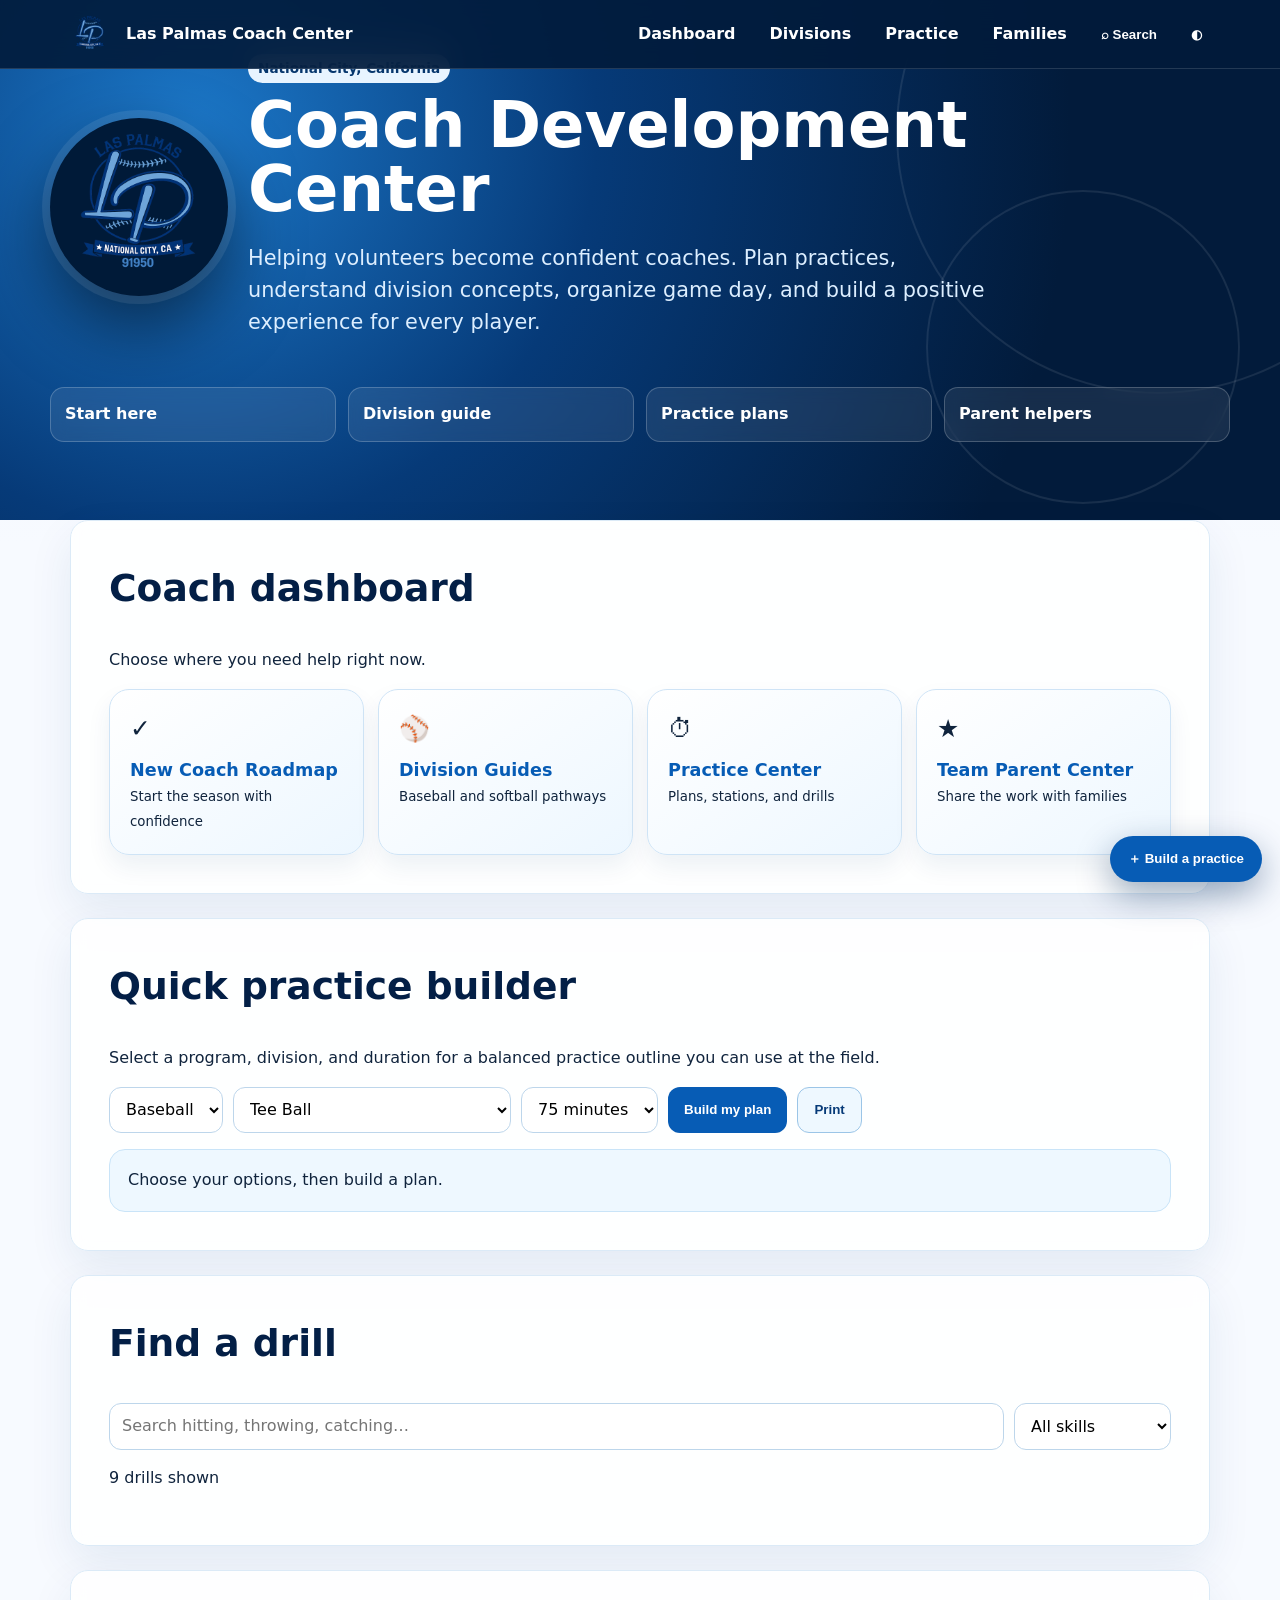
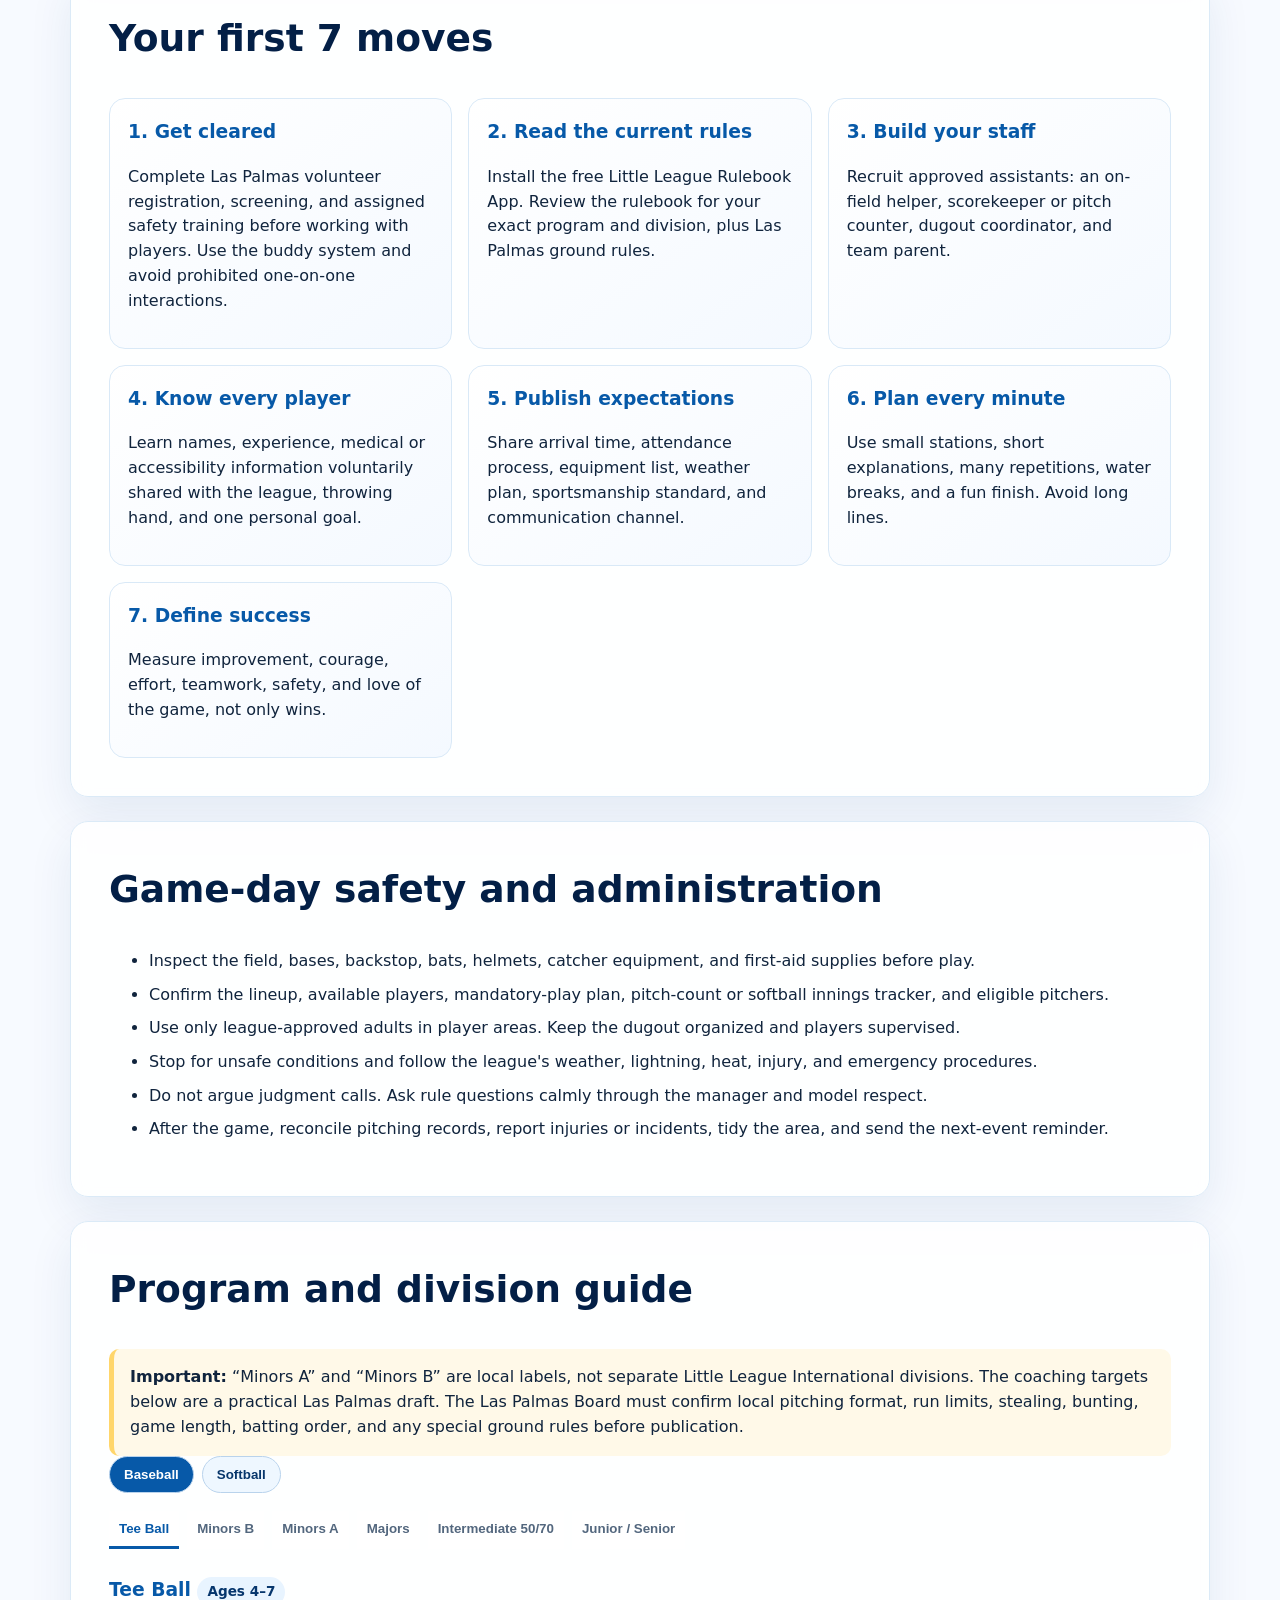
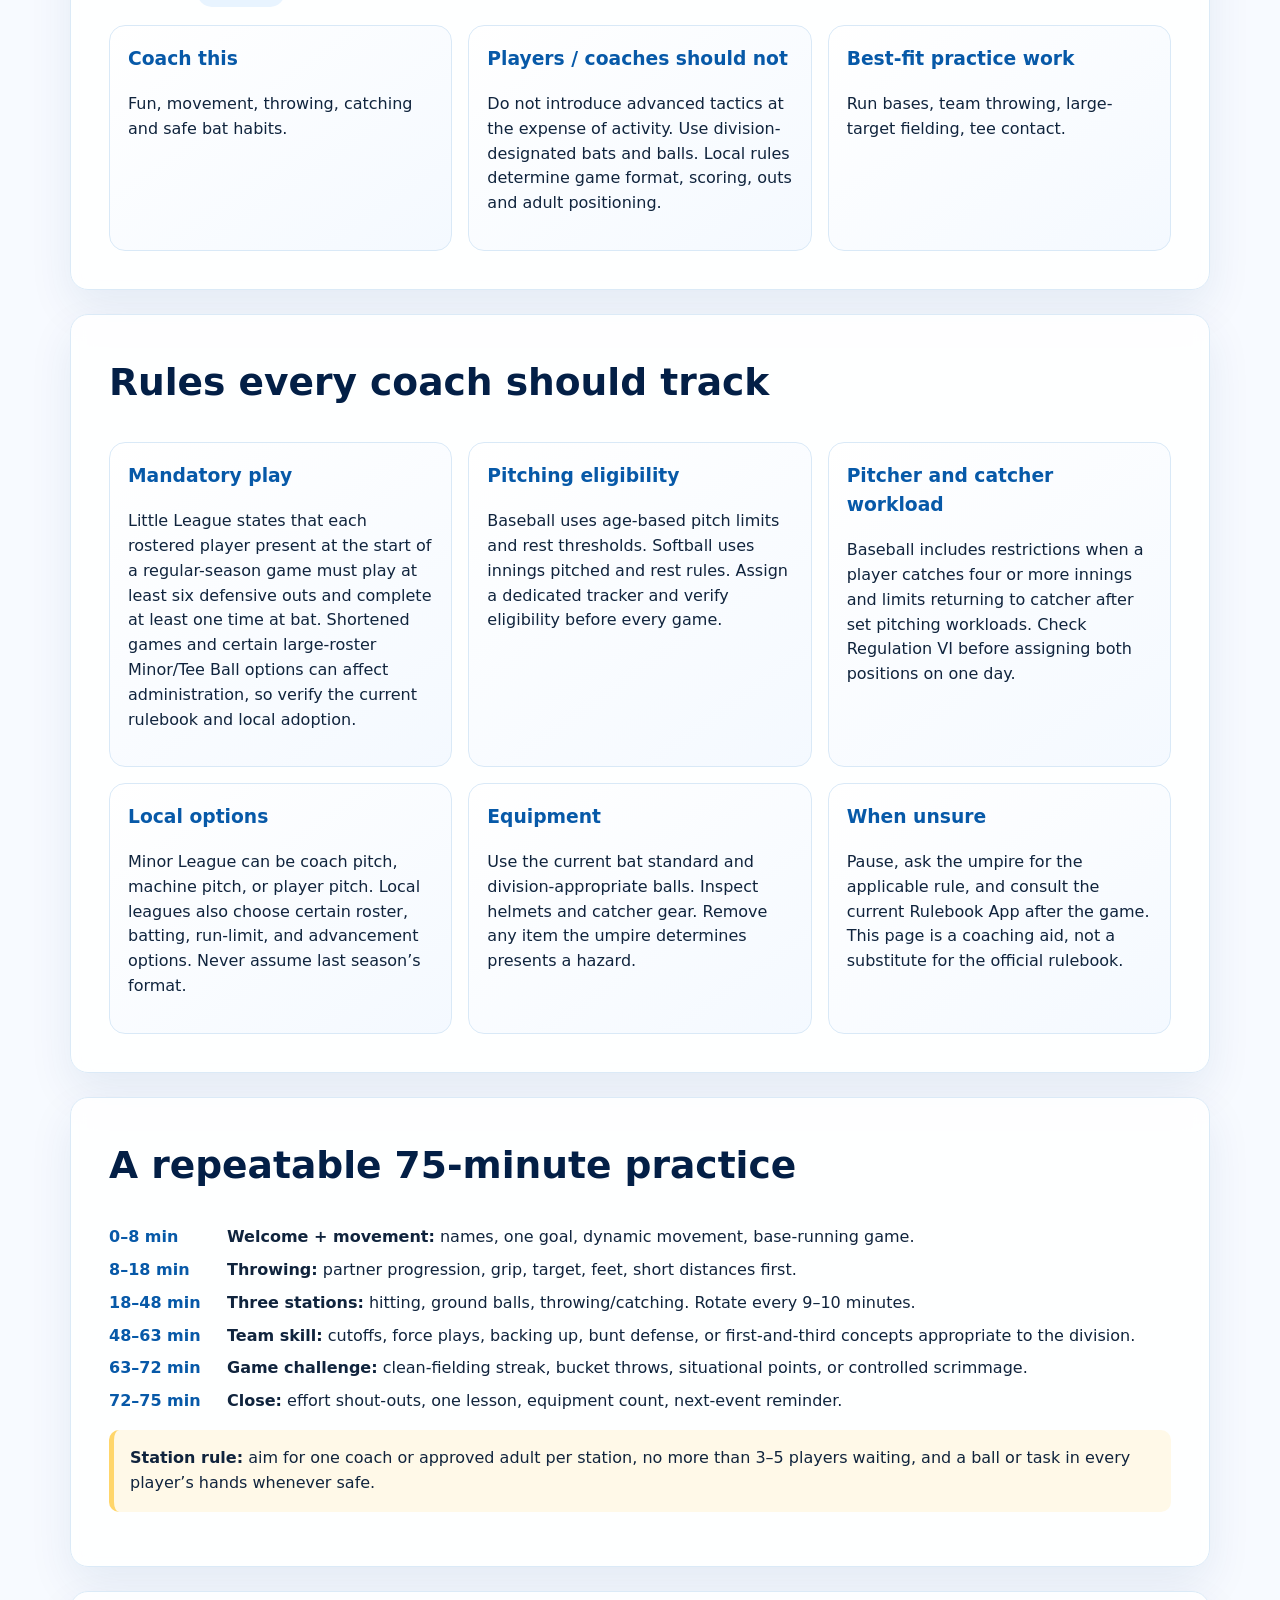
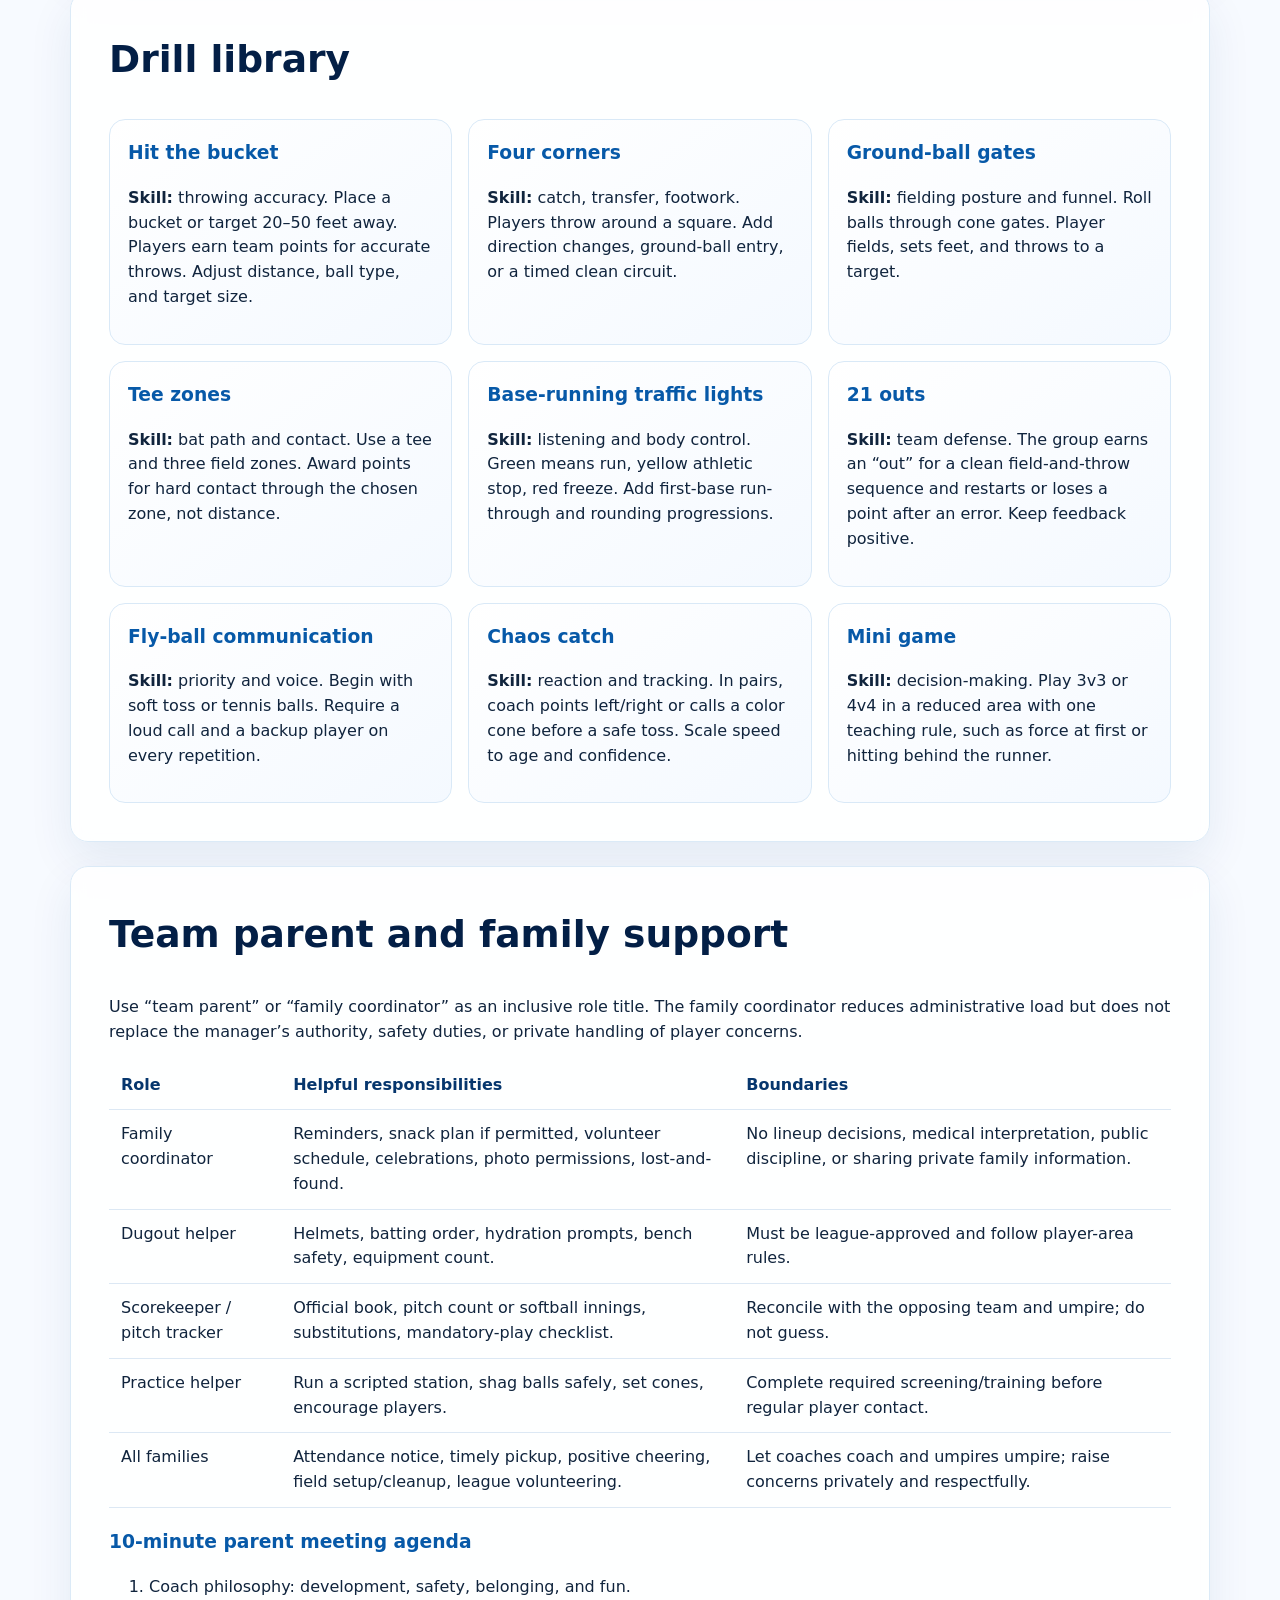
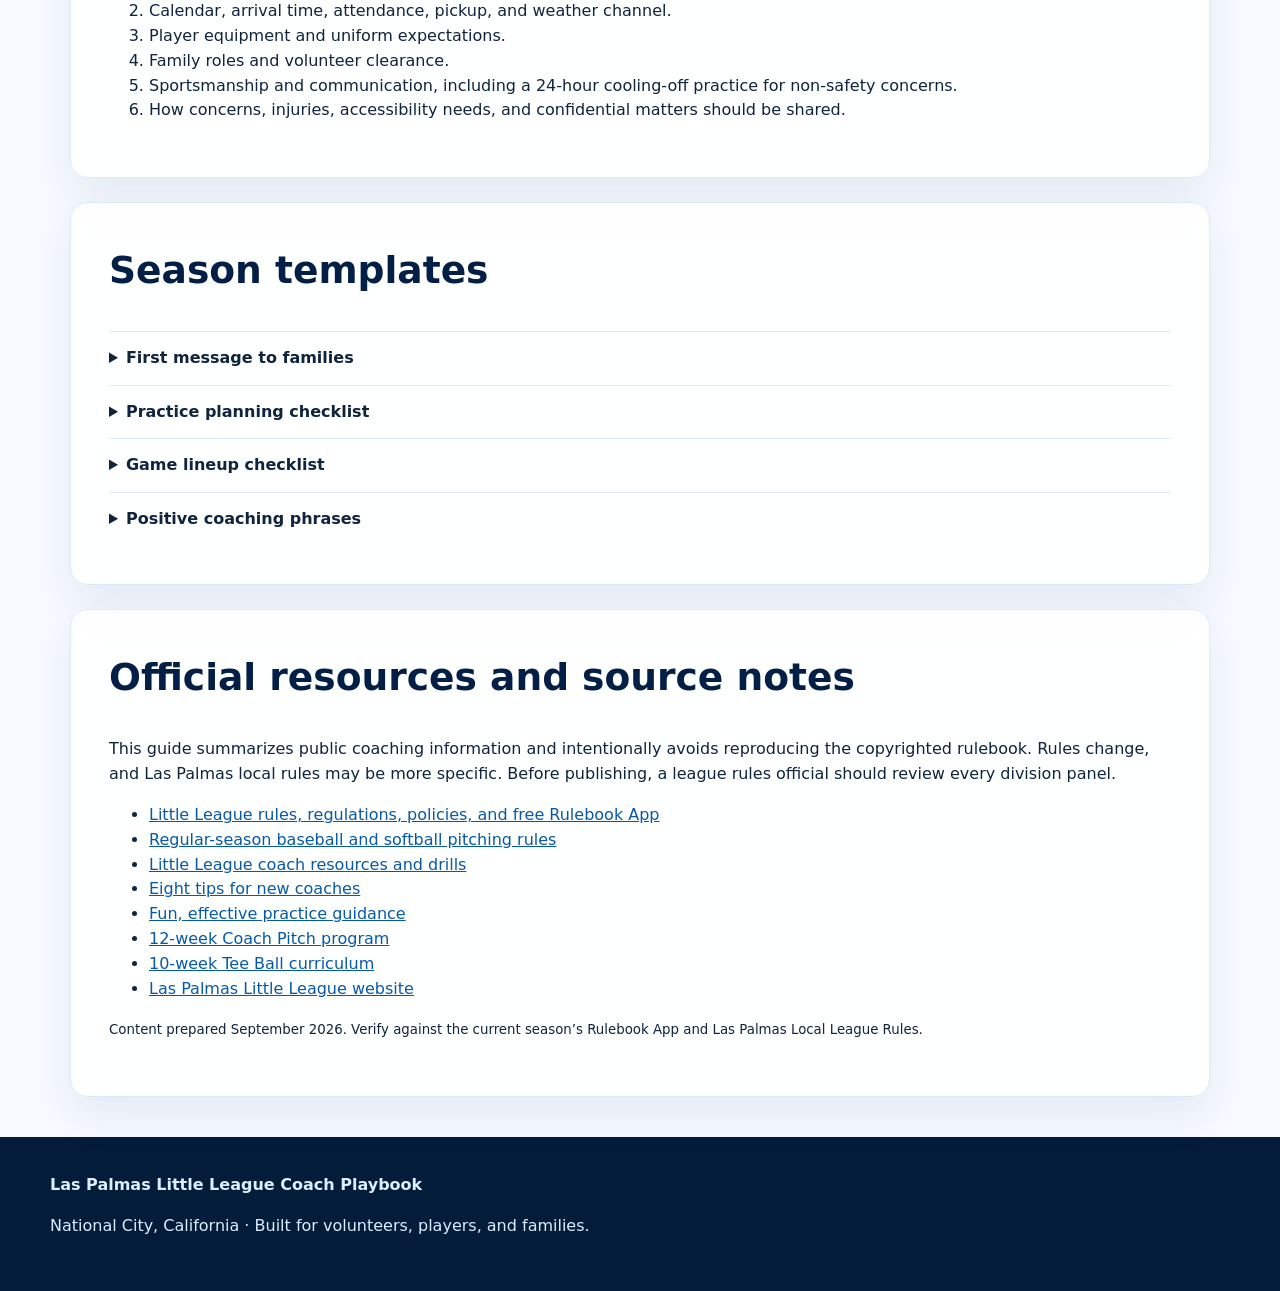
==== index.html @ f933a058 "Add files via upload" ====
<!doctype html>
<html lang="en"><head><meta charset="utf-8"><meta name="viewport" content="width=device-width,initial-scale=1">
<title>Las Palmas Coach Development Center</title>
<style>
:root{--navy:#032f69;--blue:#0759a8;--sky:#8bc6ff;--ice:#eef7ff;--gold:#ffd36a;--ink:#10243d;--muted:#53677e;--white:#fff;--radius:18px;--shadow:0 10px 30px #001d3d20}*{box-sizing:border-box}html{scroll-behavior:smooth}body{margin:0;font:16px/1.55 system-ui,-apple-system,Segoe UI,Roboto,sans-serif;color:var(--ink);background:#f5f9fd}a{color:#0759a8}.hero{background:radial-gradient(circle at 18% 15%,#2676c3 0,#06366d 38%,#021c3a 100%);color:white;padding:24px 20px 48px}.wrap{max-width:1180px;margin:auto}.brand{display:flex;gap:20px;align-items:center}.brand img{width:128px;height:128px;object-fit:contain;border-radius:22px;box-shadow:0 10px 30px #0008}h1{font-size:clamp(2rem,5vw,4.6rem);line-height:1;margin:.15em 0}.lede{max-width:800px;font-size:1.1rem;color:#dceeff}.quick{display:grid;grid-template-columns:repeat(4,1fr);gap:12px;margin-top:28px}.quick a{background:#ffffff15;border:1px solid #ffffff35;color:white;text-decoration:none;padding:14px;border-radius:14px;font-weight:700}main{margin-top:-24px}section,.panel{background:white;border-radius:var(--radius);box-shadow:var(--shadow);padding:clamp(20px,4vw,38px);margin:0 20px 24px}h2{font-size:clamp(1.55rem,3vw,2.35rem);margin-top:0;color:var(--navy)}h3{color:var(--blue)}.notice{border-left:5px solid var(--gold);background:#fff9e8;padding:16px;border-radius:10px}.grid{display:grid;grid-template-columns:repeat(3,1fr);gap:16px}.card{border:1px solid #dce8f4;border-radius:16px;padding:18px;background:#fbfdff}.card h3{margin-top:0}.check li{margin:.55rem 0}.tabs{display:flex;flex-wrap:wrap;gap:8px;margin-bottom:18px}button.tab{border:1px solid #b9d3ec;background:#eef7ff;color:#07366b;padding:10px 14px;border-radius:999px;font-weight:800;cursor:pointer}button.tab[aria-selected=true]{background:#0759a8;color:white}.tabpane[hidden]{display:none}.divisionbar{display:flex;gap:8px;overflow:auto;padding-bottom:8px}.divisionbar button{white-space:nowrap;border:0;border-bottom:3px solid transparent;background:white;padding:10px;font-weight:700;color:#53677e}.divisionbar button.active{border-color:#0759a8;color:#0759a8}.pill{display:inline-block;background:#e8f4ff;color:#06366d;border-radius:999px;padding:4px 10px;font-size:.85rem;font-weight:800}table{width:100%;border-collapse:collapse}th,td{text-align:left;padding:12px;border-bottom:1px solid #dce8f4;vertical-align:top}th{color:#06366d}.practice{display:grid;grid-template-columns:110px 1fr;gap:8px}.time{font-weight:900;color:#0759a8}details{border-top:1px solid #dce8f4;padding:14px 0}summary{font-weight:800;cursor:pointer}footer{background:#021c3a;color:#dceeff;padding:36px 20px;margin-top:40px}footer a{color:#9fd1ff}@media(max-width:850px){.grid,.quick{grid-template-columns:1fr 1fr}}@media(max-width:560px){.brand{align-items:flex-start}.brand img{width:86px;height:86px}.quick,.grid{grid-template-columns:1fr}section,.panel{margin-left:12px;margin-right:12px;padding:20px}.practice{grid-template-columns:76px 1fr}table{font-size:.92rem}th,td{padding:9px}}
@media print{.hero{background:white;color:#10243d;padding:10px}.hero .lede{color:#53677e}.quick,.tabs,.divisionbar{display:none}section,.panel{box-shadow:none;margin:0 0 14px;break-inside:avoid}.tabpane[hidden]{display:block}}
</style><style>
:root{--navy:#031f46;--royal:#075cb5;--cyan:#51b8ff;--gold:#ffd66b;--surface:#f4f8fc;--card:#fff;--text:#10243d;--sub:#566b82}
body{background:linear-gradient(180deg,#eaf5ff 0,#f7faff 34rem);color:var(--text)}
.hero{min-height:520px;display:flex;align-items:center;position:relative;overflow:hidden;background:radial-gradient(circle at 15% 25%,#1c78c9 0,#063a78 35%,#021b3b 76%)}
.hero:before,.hero:after{content:"";position:absolute;border:2px solid #ffffff16;border-radius:50%;width:520px;height:520px;right:-140px;top:-130px}.hero:after{width:310px;height:310px;right:40px;top:190px}
.hero .wrap{position:relative;z-index:2}.brand img{width:178px;height:178px;border-radius:50%;background:#001a38;box-shadow:0 0 0 8px #ffffff15,0 30px 70px #0008}.lede{font-size:clamp(1.05rem,2vw,1.3rem);max-width:760px}
.topbar{position:fixed;z-index:50;left:0;right:0;top:0;background:#021b3be8;backdrop-filter:blur(18px);border-bottom:1px solid #ffffff22;color:white}.topinner{max-width:1180px;height:68px;margin:auto;padding:0 18px;display:flex;align-items:center;gap:14px}.topinner img{width:44px;height:44px;border-radius:50%}.topinner strong{margin-right:auto}.toplink,.iconbtn{color:white;background:transparent;border:0;text-decoration:none;padding:10px;border-radius:12px;font-weight:700;cursor:pointer}.toplink:hover,.iconbtn:hover{background:#ffffff18}
.fab{position:fixed;right:18px;bottom:18px;z-index:40;border:0;border-radius:999px;background:#075cb5;color:white;box-shadow:0 12px 34px #002a5b66;padding:14px 18px;font-weight:900;cursor:pointer}
section,.panel{border:1px solid #dbeaf7;background:#ffffffd9;backdrop-filter:blur(10px);box-shadow:0 18px 45px #063a7815}.card{transition:.2s transform,.2s box-shadow;border:1px solid #d9e9f7;background:linear-gradient(145deg,#fff,#f4f9ff)}.card:hover{transform:translateY(-4px);box-shadow:0 16px 35px #075cb51a}.quick a{backdrop-filter:blur(8px);transition:.2s}.quick a:hover{background:#ffffff2b;transform:translateY(-2px)}
.portalgrid{display:grid;grid-template-columns:repeat(4,1fr);gap:14px}.portalcard{display:block;text-decoration:none;color:inherit;padding:20px;border-radius:20px;background:linear-gradient(145deg,#fff,#edf7ff);border:1px solid #cfe4f6;box-shadow:0 12px 25px #063a7812}.portalcard b{display:block;color:#075cb5;font-size:1.1rem;margin-top:8px}.portalcard span{font-size:1.55rem}.tools{display:flex;gap:10px;flex-wrap:wrap}.tools input,.tools select{min-height:46px;border:1px solid #bdd6eb;border-radius:12px;padding:10px 12px;background:white;font:inherit}.tools input{flex:1;min-width:220px}.primary{border:0;border-radius:12px;background:#075cb5;color:#fff;padding:12px 16px;font-weight:850;cursor:pointer}.secondary{border:1px solid #9bc5e7;border-radius:12px;background:#eef8ff;color:#063a78;padding:12px 16px;font-weight:800;cursor:pointer}.resultbox{margin-top:16px;padding:18px;border-radius:16px;background:#eef8ff;border:1px solid #c9e4f8}.drill-card[hidden]{display:none}.search-hit{outline:3px solid #ffd66b;scroll-margin-top:90px}.modal{position:fixed;inset:0;z-index:100;background:#001127c7;display:none;place-items:center;padding:18px}.modal.open{display:grid}.modalbox{width:min(760px,100%);max-height:85vh;overflow:auto;background:white;border-radius:22px;padding:24px}.close{float:right;border:0;background:#e8f3fd;border-radius:50%;width:38px;height:38px;font-size:1.4rem}.dark{--text:#e8f2fb;--sub:#aac0d5;--card:#092846;background:#061a2d;color:#e8f2fb}.dark section,.dark .card,.dark .portalcard,.dark .modalbox{background:#092846;color:#e8f2fb;border-color:#1d4668}.dark h2,.dark h3,.dark th,.dark a{color:#82caff}.dark .tools input,.dark .tools select{background:#0c3356;color:white;border-color:#2c5d84}.dark .resultbox{background:#06233e}.dark .divisionbar button{background:transparent;color:#aac0d5}
@media(max-width:850px){.portalgrid{grid-template-columns:1fr 1fr}.toplink{display:none}.hero{min-height:600px;padding-top:95px}.brand img{width:130px;height:130px}}
@media(max-width:560px){.portalgrid{grid-template-columns:1fr}.hero{min-height:640px}.brand{flex-direction:column}.brand img{width:110px;height:110px}.topinner strong{font-size:.9rem}.fab{padding:12px 15px}}
</style></head><body><div class="topbar"><div class="topinner"><img src="logo.png" alt="Las Palmas logo"><strong>Las Palmas Coach Center</strong><a class="toplink" href="#dashboard">Dashboard</a><a class="toplink" href="#divisions">Divisions</a><a class="toplink" href="#practice">Practice</a><a class="toplink" href="#parents">Families</a><button class="iconbtn" id="searchBtn" aria-label="Search">⌕ Search</button><button class="iconbtn" id="themeBtn" aria-label="Toggle dark mode">◐</button></div></div>
<header class="hero"><div class="wrap"><div class="brand"><img src="logo.png" alt="Las Palmas Little League logo"><div><span class="pill">National City, California</span><h1>Coach Development Center</h1><p class="lede">Helping volunteers become confident coaches. Plan practices, understand division concepts, organize game day, and build a positive experience for every player.</p></div></div><nav class="quick" aria-label="Quick links"><a href="#start">Start here</a><a href="#divisions">Division guide</a><a href="#practice">Practice plans</a><a href="#parents">Parent helpers</a></nav></div></header>
<main class="wrap">
<section id="dashboard"><h2>Coach dashboard</h2><p>Choose where you need help right now.</p><div class="portalgrid"><a class="portalcard" href="#start"><span>✓</span><b>New Coach Roadmap</b><small>Start the season with confidence</small></a><a class="portalcard" href="#divisions"><span>⚾</span><b>Division Guides</b><small>Baseball and softball pathways</small></a><a class="portalcard" href="#practice"><span>⏱</span><b>Practice Center</b><small>Plans, stations, and drills</small></a><a class="portalcard" href="#parents"><span>★</span><b>Team Parent Center</b><small>Share the work with families</small></a></div></section>
<section id="builder"><h2>Quick practice builder</h2><p>Select a program, division, and duration for a balanced practice outline you can use at the field.</p><div class="tools"><select id="pbProgram" aria-label="Program"><option>Baseball</option><option>Softball</option></select><select id="pbDivision" aria-label="Division"><option>Tee Ball</option><option>Minors B</option><option>Minors A</option><option>Majors</option><option>Intermediate / Junior / Senior</option></select><select id="pbMinutes" aria-label="Duration"><option value="60">60 minutes</option><option value="75" selected>75 minutes</option><option value="90">90 minutes</option></select><button class="primary" id="buildPractice">Build my plan</button><button class="secondary" onclick="window.print()">Print</button></div><div id="practiceResult" class="resultbox" aria-live="polite">Choose your options, then build a plan.</div></section>
<section id="drillfinder"><h2>Find a drill</h2><div class="tools"><input id="drillSearch" type="search" placeholder="Search hitting, throwing, catching…"><select id="drillSkill"><option value="">All skills</option><option>throwing</option><option>fielding</option><option>hitting</option><option>base running</option><option>team defense</option></select></div><p id="drillCount"></p></section><section id="start"><h2>Your first 7 moves</h2><div class="grid"><div class="card"><h3>1. Get cleared</h3><p>Complete Las Palmas volunteer registration, screening, and assigned safety training before working with players. Use the buddy system and avoid prohibited one-on-one interactions.</p></div><div class="card"><h3>2. Read the current rules</h3><p>Install the free Little League Rulebook App. Review the rulebook for your exact program and division, plus Las Palmas ground rules.</p></div><div class="card"><h3>3. Build your staff</h3><p>Recruit approved assistants: an on-field helper, scorekeeper or pitch counter, dugout coordinator, and team parent.</p></div><div class="card"><h3>4. Know every player</h3><p>Learn names, experience, medical or accessibility information voluntarily shared with the league, throwing hand, and one personal goal.</p></div><div class="card"><h3>5. Publish expectations</h3><p>Share arrival time, attendance process, equipment list, weather plan, sportsmanship standard, and communication channel.</p></div><div class="card"><h3>6. Plan every minute</h3><p>Use small stations, short explanations, many repetitions, water breaks, and a fun finish. Avoid long lines.</p></div><div class="card"><h3>7. Define success</h3><p>Measure improvement, courage, effort, teamwork, safety, and love of the game, not only wins.</p></div></div></section>
<section><h2>Game-day safety and administration</h2><ul class="check"><li>Inspect the field, bases, backstop, bats, helmets, catcher equipment, and first-aid supplies before play.</li><li>Confirm the lineup, available players, mandatory-play plan, pitch-count or softball innings tracker, and eligible pitchers.</li><li>Use only league-approved adults in player areas. Keep the dugout organized and players supervised.</li><li>Stop for unsafe conditions and follow the league's weather, lightning, heat, injury, and emergency procedures.</li><li>Do not argue judgment calls. Ask rule questions calmly through the manager and model respect.</li><li>After the game, reconcile pitching records, report injuries or incidents, tidy the area, and send the next-event reminder.</li></ul></section>
<section id="divisions"><h2>Program and division guide</h2><div class="notice"><strong>Important:</strong> “Minors A” and “Minors B” are local labels, not separate Little League International divisions. The coaching targets below are a practical Las Palmas draft. The Las Palmas Board must confirm local pitching format, run limits, stealing, bunting, game length, batting order, and any special ground rules before publication.</div>
<div class="tabs" role="tablist" aria-label="Program"><button class="tab" aria-selected="true" data-program="baseball">Baseball</button><button class="tab" aria-selected="false" data-program="softball">Softball</button></div>
<div id="baseball" class="tabpane"><div class="divisionbar"></div><div class="divisioncontent"></div></div><div id="softball" class="tabpane" hidden><div class="divisionbar"></div><div class="divisioncontent"></div></div></section>
<section><h2>Rules every coach should track</h2><div class="grid"><div class="card"><h3>Mandatory play</h3><p>Little League states that each rostered player present at the start of a regular-season game must play at least six defensive outs and complete at least one time at bat. Shortened games and certain large-roster Minor/Tee Ball options can affect administration, so verify the current rulebook and local adoption.</p></div><div class="card"><h3>Pitching eligibility</h3><p>Baseball uses age-based pitch limits and rest thresholds. Softball uses innings pitched and rest rules. Assign a dedicated tracker and verify eligibility before every game.</p></div><div class="card"><h3>Pitcher and catcher workload</h3><p>Baseball includes restrictions when a player catches four or more innings and limits returning to catcher after set pitching workloads. Check Regulation VI before assigning both positions on one day.</p></div><div class="card"><h3>Local options</h3><p>Minor League can be coach pitch, machine pitch, or player pitch. Local leagues also choose certain roster, batting, run-limit, and advancement options. Never assume last season’s format.</p></div><div class="card"><h3>Equipment</h3><p>Use the current bat standard and division-appropriate balls. Inspect helmets and catcher gear. Remove any item the umpire determines presents a hazard.</p></div><div class="card"><h3>When unsure</h3><p>Pause, ask the umpire for the applicable rule, and consult the current Rulebook App after the game. This page is a coaching aid, not a substitute for the official rulebook.</p></div></div></section>
<section id="practice"><h2>A repeatable 75-minute practice</h2><div class="practice"><div class="time">0–8 min</div><div><strong>Welcome + movement:</strong> names, one goal, dynamic movement, base-running game.</div><div class="time">8–18 min</div><div><strong>Throwing:</strong> partner progression, grip, target, feet, short distances first.</div><div class="time">18–48 min</div><div><strong>Three stations:</strong> hitting, ground balls, throwing/catching. Rotate every 9–10 minutes.</div><div class="time">48–63 min</div><div><strong>Team skill:</strong> cutoffs, force plays, backing up, bunt defense, or first-and-third concepts appropriate to the division.</div><div class="time">63–72 min</div><div><strong>Game challenge:</strong> clean-fielding streak, bucket throws, situational points, or controlled scrimmage.</div><div class="time">72–75 min</div><div><strong>Close:</strong> effort shout-outs, one lesson, equipment count, next-event reminder.</div></div><p class="notice"><strong>Station rule:</strong> aim for one coach or approved adult per station, no more than 3–5 players waiting, and a ball or task in every player’s hands whenever safe.</p></section>
<section><h2>Drill library</h2><div class="grid"><div class="card drill-card"><h3>Hit the bucket</h3><p><strong>Skill:</strong> throwing accuracy. Place a bucket or target 20–50 feet away. Players earn team points for accurate throws. Adjust distance, ball type, and target size.</p></div><div class="card drill-card"><h3>Four corners</h3><p><strong>Skill:</strong> catch, transfer, footwork. Players throw around a square. Add direction changes, ground-ball entry, or a timed clean circuit.</p></div><div class="card drill-card"><h3>Ground-ball gates</h3><p><strong>Skill:</strong> fielding posture and funnel. Roll balls through cone gates. Player fields, sets feet, and throws to a target.</p></div><div class="card drill-card"><h3>Tee zones</h3><p><strong>Skill:</strong> bat path and contact. Use a tee and three field zones. Award points for hard contact through the chosen zone, not distance.</p></div><div class="card drill-card"><h3>Base-running traffic lights</h3><p><strong>Skill:</strong> listening and body control. Green means run, yellow athletic stop, red freeze. Add first-base run-through and rounding progressions.</p></div><div class="card drill-card"><h3>21 outs</h3><p><strong>Skill:</strong> team defense. The group earns an “out” for a clean field-and-throw sequence and restarts or loses a point after an error. Keep feedback positive.</p></div><div class="card drill-card"><h3>Fly-ball communication</h3><p><strong>Skill:</strong> priority and voice. Begin with soft toss or tennis balls. Require a loud call and a backup player on every repetition.</p></div><div class="card drill-card"><h3>Chaos catch</h3><p><strong>Skill:</strong> reaction and tracking. In pairs, coach points left/right or calls a color cone before a safe toss. Scale speed to age and confidence.</p></div><div class="card drill-card"><h3>Mini game</h3><p><strong>Skill:</strong> decision-making. Play 3v3 or 4v4 in a reduced area with one teaching rule, such as force at first or hitting behind the runner.</p></div></div></section>
<section id="parents"><h2>Team parent and family support</h2><p>Use “team parent” or “family coordinator” as an inclusive role title. The family coordinator reduces administrative load but does not replace the manager’s authority, safety duties, or private handling of player concerns.</p><table><thead><tr><th>Role</th><th>Helpful responsibilities</th><th>Boundaries</th></tr></thead><tbody><tr><td>Family coordinator</td><td>Reminders, snack plan if permitted, volunteer schedule, celebrations, photo permissions, lost-and-found.</td><td>No lineup decisions, medical interpretation, public discipline, or sharing private family information.</td></tr><tr><td>Dugout helper</td><td>Helmets, batting order, hydration prompts, bench safety, equipment count.</td><td>Must be league-approved and follow player-area rules.</td></tr><tr><td>Scorekeeper / pitch tracker</td><td>Official book, pitch count or softball innings, substitutions, mandatory-play checklist.</td><td>Reconcile with the opposing team and umpire; do not guess.</td></tr><tr><td>Practice helper</td><td>Run a scripted station, shag balls safely, set cones, encourage players.</td><td>Complete required screening/training before regular player contact.</td></tr><tr><td>All families</td><td>Attendance notice, timely pickup, positive cheering, field setup/cleanup, league volunteering.</td><td>Let coaches coach and umpires umpire; raise concerns privately and respectfully.</td></tr></tbody></table>
<h3>10-minute parent meeting agenda</h3><ol><li>Coach philosophy: development, safety, belonging, and fun.</li><li>Calendar, arrival time, attendance, pickup, and weather channel.</li><li>Player equipment and uniform expectations.</li><li>Family roles and volunteer clearance.</li><li>Sportsmanship and communication, including a 24-hour cooling-off practice for non-safety concerns.</li><li>How concerns, injuries, accessibility needs, and confidential matters should be shared.</li></ol></section>
<section><h2>Season templates</h2><details><summary>First message to families</summary><p>Welcome to Las Palmas Little League! Our goals are to keep every player safe, teach fundamentals, build confident teammates, and make the season fun. Please reply with your preferred contact information, any attendance conflicts, and any information the league has asked coaches to collect. Our first practice will include a short family meeting and volunteer sign-up.</p></details><details><summary>Practice planning checklist</summary><p>Goal selected · station leaders assigned · equipment packed · field and weather checked · water breaks scheduled · modifications planned · emergency contacts accessible · fun finish chosen · pickup supervision assigned.</p></details><details><summary>Game lineup checklist</summary><p>Attendance confirmed · starting positions · batting order · mandatory-play map · eligible pitchers · catcher workload · scorekeeper · pitch/innings tracker · dugout adult · equipment inspection · postgame record reconciliation.</p></details><details><summary>Positive coaching phrases</summary><p>“Great decision.” “Reset and win the next pitch.” “Show me ready feet.” “What did you see?” “That was brave.” “Help the teammate behind you.” “Errors are information.”</p></details></section>
<section><h2>Official resources and source notes</h2><p>This guide summarizes public coaching information and intentionally avoids reproducing the copyrighted rulebook. Rules change, and Las Palmas local rules may be more specific. Before publishing, a league rules official should review every division panel.</p><ul><li><a href="https://www.littleleague.org/playing-rules/rules-regulations-policies/">Little League rules, regulations, policies, and free Rulebook App</a></li><li><a href="https://www.littleleague.org/playing-rules/pitch-count/">Regular-season baseball and softball pitching rules</a></li><li><a href="https://www.littleleague.org/coaches/">Little League coach resources and drills</a></li><li><a href="https://www.littleleague.org/university/articles/8-helpful-tips-for-new-little-league-coaches/">Eight tips for new coaches</a></li><li><a href="https://www.littleleague.org/university/articles/3-tips-to-run-a-fun-effective-practice/">Fun, effective practice guidance</a></li><li><a href="https://www.littleleague.org/play-little-league/coach-pitch/">12-week Coach Pitch program</a></li><li><a href="https://www.littleleague.org/university/articles/little-league-tee-ball-program/">10-week Tee Ball curriculum</a></li><li><a href="https://leagues.bluesombrero.com/laspalmaslittleleague">Las Palmas Little League website</a></li></ul><p><small>Content prepared September 2026. Verify against the current season’s Rulebook App and Las Palmas Local League Rules.</small></p></section>
</main><footer><div class="wrap"><strong>Las Palmas Little League Coach Playbook</strong><p>National City, California · Built for volunteers, players, and families.</p></div></footer>
<script>
const data={
baseball:[
['Tee Ball','Ages 4–7','Fun, movement, throwing, catching and safe bat habits.','Do not introduce advanced tactics at the expense of activity. Use division-designated bats and balls. Local rules determine game format, scoring, outs and adult positioning.','Run bases, team throwing, large-target fielding, tee contact.'],
['Minors B','Local Minor level','Coach/machine/early player-pitch fundamentals; confidence and ball-in-play skills.','Do not assume stealing, walks, bunting, run limits, or player-pitch rules. These are local-format questions. Do not sacrifice repetitions for complicated signs.','Throwing lanes, ground-ball gates, tee/front toss, base recognition.'],
['Minors A','Local Minor level','Player-pitch readiness, strike-zone awareness, force plays, backing up and simple situations.','Do not use an ineligible pitcher. Do not assume Majors rules apply. Confirm local stealing, dropped-third-strike, bunting, run limits and continuous batting-order rules.','Pitch/receive stations, 21 outs, first-and-third basics if allowed, situational hitting.'],
['Majors','Ages 9–12','Refine complete 60-foot-diamond play, pitching plans, team defense and competitive composure.','Runners on a 60-foot Little League diamond may not simply use Intermediate/Junior lead-off rules. Verify leaving-base and special-runner rules in the current app. No on-field decision should override mandatory play or pitching eligibility.','Live at-bats, cutoffs, bunt defense, rundowns, pressure ground balls.'],
['Intermediate 50/70','Ages 11–13','Transition to 50-foot pitching and 70-foot bases; leads, steals and broader tactics.','Do not coach this like a 60-foot Major game. Leads and steals are permitted, but pitching, substitution, equipment and local options still apply.','Leads/returns, catcher throws, double-play feeds, pickoff awareness.'],
['Junior / Senior','Ages 12–16 / 13–16','Conventional-diamond skills, leadership, strength-aware workload and advanced team play.','Do not assume school-ball rules replace Little League rules. Verify division-specific pitching, substitution, mandatory play and equipment requirements.','90-foot relays, advanced bunt defense, first-and-third, competitive batting practice.'] ],
softball:[
['Tee Ball','Ages 4–7','Fun, movement, safe swings, throwing and catching with division-appropriate softballs.','Do not over-coach mechanics or create long lines. Local rules determine game format, scoring and adult positioning.','Tee zones, team throwing, base-running traffic lights, scoop games.'],
['Minors B','Local Minor level','Coach/machine/early player-pitch confidence, basic softball throwing and field coverage.','Do not assume pitching, stealing, bunting, run-limit or advancement rules. Confirm the Las Palmas local format.','Underhand-toss introduction, ground-ball gates, tee/front toss, force at first.'],
['Minors A','Local Minor level','Player-pitch development, catching, force plays, communication and smart base running.','Do not track softball pitching like baseball pitch counts. Little League softball uses innings-based eligibility/rest rules. Confirm local uncaught-third-strike and stealing rules.','Pitch/catch lanes, four corners, bunt fielding if allowed, 21 outs.'],
['Majors','Ages 9–12','Complete 60-foot-diamond softball, pitching/catching plans, bunt defense and team communication.','Do not use baseball pitch-count tables for softball. Verify innings limits, rest, leaving-base, double-first-base and local batting-order rules.','Bunt defense, catcher blocks, slap/bunt concepts as appropriate, cutoffs.'],
['Junior / Senior','Ages 12–16 / 13–16','Advanced softball tactics, leadership, position depth and workload awareness.','Do not assume school or travel rules apply. Verify Little League pitching, substitution, mandatory-play, base-running and equipment rules for the exact division.','First-and-third defense, relays, advanced situational offense, pressure defense.'] ]};
function render(program){const pane=document.getElementById(program), bar=pane.querySelector('.divisionbar'), out=pane.querySelector('.divisioncontent');bar.innerHTML='';data[program].forEach((d,i)=>{let b=document.createElement('button');b.textContent=d[0];b.className=i?'':'active';b.onclick=()=>{[...bar.children].forEach(x=>x.classList.remove('active'));b.classList.add('active');show(d)};bar.appendChild(b)});function show(d){out.innerHTML=`<h3>${d[0]} <span class="pill">${d[1]}</span></h3><div class="grid"><div class="card"><h3>Coach this</h3><p>${d[2]}</p></div><div class="card"><h3>Players / coaches should not</h3><p>${d[3]}</p></div><div class="card"><h3>Best-fit practice work</h3><p>${d[4]}</p></div></div>`}show(data[program][0])}
render('baseball');render('softball');document.querySelectorAll('.tab').forEach(btn=>btn.onclick=()=>{document.querySelectorAll('.tab').forEach(x=>x.setAttribute('aria-selected','false'));btn.setAttribute('aria-selected','true');document.querySelectorAll('.tabpane').forEach(x=>x.hidden=true);document.getElementById(btn.dataset.program).hidden=false})
</script><button class="fab" onclick="document.getElementById('builder').scrollIntoView()">＋ Build a practice</button><div class="modal" id="searchModal" role="dialog" aria-modal="true" aria-label="Search coach center"><div class="modalbox"><button class="close" id="closeSearch" aria-label="Close">×</button><h2>Search the Coach Center</h2><div class="tools"><input id="siteSearch" type="search" placeholder="Try mandatory play, Minors A, team parent…"><button class="primary" id="runSearch">Search</button></div><div id="searchResults"></div></div></div><script>
const body=document.body, themeBtn=document.getElementById('themeBtn');if(localStorage.lpTheme==='dark')body.classList.add('dark');themeBtn.onclick=()=>{body.classList.toggle('dark');localStorage.lpTheme=body.classList.contains('dark')?'dark':'light'};
const modal=document.getElementById('searchModal');document.getElementById('searchBtn').onclick=()=>{modal.classList.add('open');setTimeout(()=>document.getElementById('siteSearch').focus(),50)};document.getElementById('closeSearch').onclick=()=>modal.classList.remove('open');modal.onclick=e=>{if(e.target===modal)modal.classList.remove('open')};
function siteSearch(){document.querySelectorAll('.search-hit').forEach(x=>x.classList.remove('search-hit'));const q=document.getElementById('siteSearch').value.trim().toLowerCase(), out=document.getElementById('searchResults');if(q.length<2){out.innerHTML='<p>Enter at least two characters.</p>';return}const hits=[...document.querySelectorAll('section h2,section h3,section p,section li,section td,summary')].filter(x=>x.textContent.toLowerCase().includes(q)).slice(0,12);out.innerHTML=hits.length?'<p><strong>'+hits.length+' matches shown</strong></p>':'';hits.forEach((x,i)=>{x.id=x.id||'hit-'+Date.now()+'-'+i;const a=document.createElement('p');a.innerHTML='<a href="#'+x.id+'">'+x.textContent.trim().slice(0,150)+'</a>';a.onclick=()=>{modal.classList.remove('open');x.classList.add('search-hit')};out.appendChild(a)});if(!hits.length)out.innerHTML='<p>No matches. Try a division, skill, or role.</p>'}document.getElementById('runSearch').onclick=siteSearch;document.getElementById('siteSearch').onkeydown=e=>{if(e.key==='Enter')siteSearch()};
function filterDrills(){const q=document.getElementById('drillSearch').value.toLowerCase(),s=document.getElementById('drillSkill').value;let n=0;document.querySelectorAll('.drill-card').forEach(c=>{const ok=c.textContent.toLowerCase().includes(q)&&(!s||c.textContent.toLowerCase().includes(s));c.hidden=!ok;if(ok)n++});document.getElementById('drillCount').textContent=n+' drills shown'}document.getElementById('drillSearch').oninput=filterDrills;document.getElementById('drillSkill').onchange=filterDrills;filterDrills();
const focus={"Tee Ball":"movement, throwing, catching, tee contact and base recognition","Minors B":"throwing accuracy, ground balls, contact and safe base running","Minors A":"player-pitch readiness, force plays, communication and situational awareness","Majors":"quality repetitions, team defense, pitching or catching work and game decisions","Intermediate / Junior / Senior":"advanced throwing, position work, team defense and live decisions"};document.getElementById('buildPractice').onclick=()=>{const p=pbProgram.value,d=pbDivision.value,m=+pbMinutes.value;let parts=m===60?[8,10,27,10,5]:m===75?[8,10,30,17,10]:[10,15,35,20,10];practiceResult.innerHTML='<h3>'+p+' · '+d+' · '+m+' minutes</h3><ol><li><strong>'+parts[0]+' min:</strong> welcome, movement and a quick base-running game.</li><li><strong>'+parts[1]+' min:</strong> progressive throwing with short, accurate throws.</li><li><strong>'+parts[2]+' min:</strong> three fast-moving stations centered on '+focus[d]+'.</li><li><strong>'+parts[3]+' min:</strong> team concept or controlled mini-game appropriate to your division.</li><li><strong>'+parts[4]+' min:</strong> fun competition, player recognition, recap and equipment count.</li></ol><p><strong>Coach note:</strong> confirm field availability, weather, approved helpers and division-specific rules before practice.</p>'};
</script></body></html>
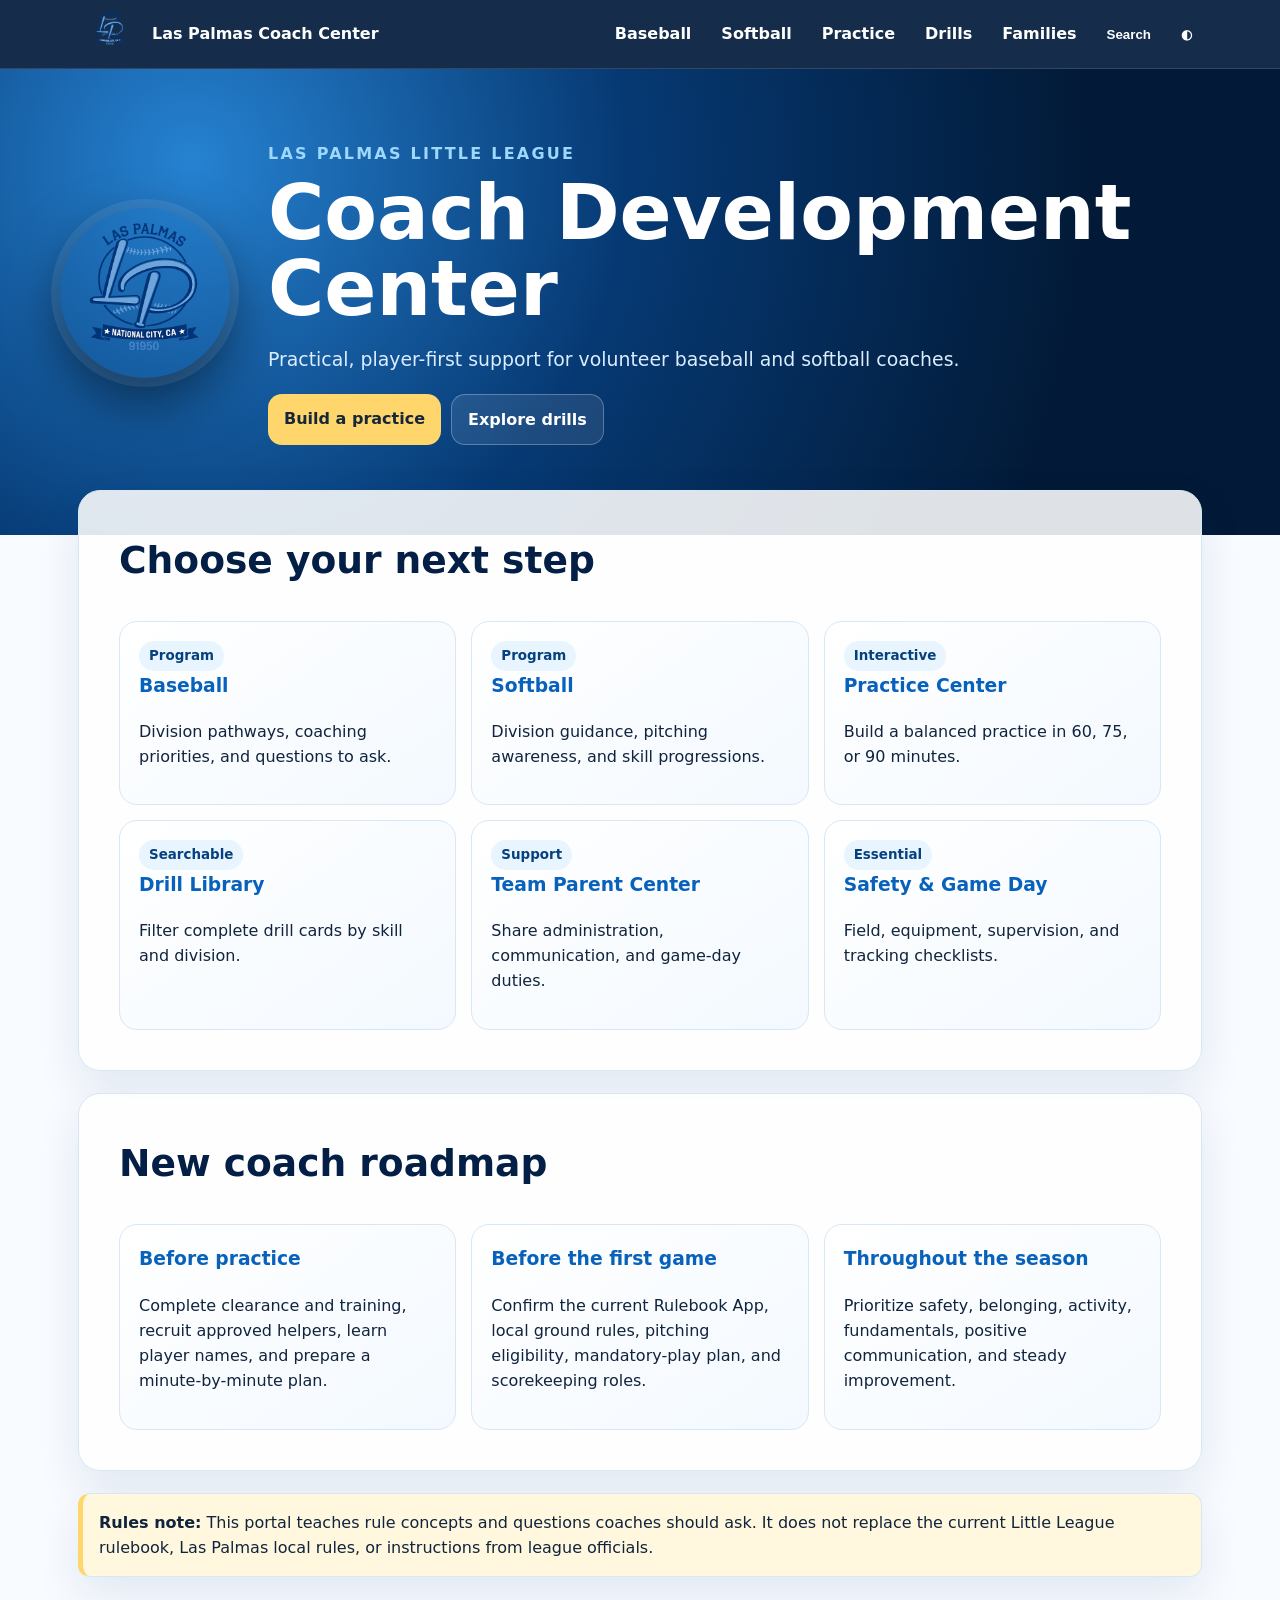
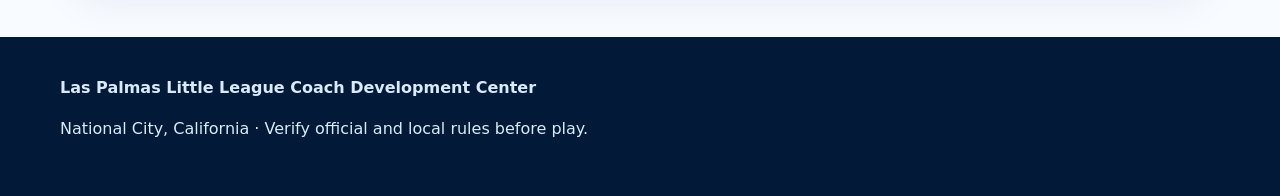
==== commit c749bc5d: "Add files via upload" ====
--- a/index.html
+++ b/index.html
@@ -1,60 +1 @@
-<!doctype html>
-<html lang="en"><head><meta charset="utf-8"><meta name="viewport" content="width=device-width,initial-scale=1">
-<title>Las Palmas Coach Development Center</title>
-<style>
-:root{--navy:#032f69;--blue:#0759a8;--sky:#8bc6ff;--ice:#eef7ff;--gold:#ffd36a;--ink:#10243d;--muted:#53677e;--white:#fff;--radius:18px;--shadow:0 10px 30px #001d3d20}*{box-sizing:border-box}html{scroll-behavior:smooth}body{margin:0;font:16px/1.55 system-ui,-apple-system,Segoe UI,Roboto,sans-serif;color:var(--ink);background:#f5f9fd}a{color:#0759a8}.hero{background:radial-gradient(circle at 18% 15%,#2676c3 0,#06366d 38%,#021c3a 100%);color:white;padding:24px 20px 48px}.wrap{max-width:1180px;margin:auto}.brand{display:flex;gap:20px;align-items:center}.brand img{width:128px;height:128px;object-fit:contain;border-radius:22px;box-shadow:0 10px 30px #0008}h1{font-size:clamp(2rem,5vw,4.6rem);line-height:1;margin:.15em 0}.lede{max-width:800px;font-size:1.1rem;color:#dceeff}.quick{display:grid;grid-template-columns:repeat(4,1fr);gap:12px;margin-top:28px}.quick a{background:#ffffff15;border:1px solid #ffffff35;color:white;text-decoration:none;padding:14px;border-radius:14px;font-weight:700}main{margin-top:-24px}section,.panel{background:white;border-radius:var(--radius);box-shadow:var(--shadow);padding:clamp(20px,4vw,38px);margin:0 20px 24px}h2{font-size:clamp(1.55rem,3vw,2.35rem);margin-top:0;color:var(--navy)}h3{color:var(--blue)}.notice{border-left:5px solid var(--gold);background:#fff9e8;padding:16px;border-radius:10px}.grid{display:grid;grid-template-columns:repeat(3,1fr);gap:16px}.card{border:1px solid #dce8f4;border-radius:16px;padding:18px;background:#fbfdff}.card h3{margin-top:0}.check li{margin:.55rem 0}.tabs{display:flex;flex-wrap:wrap;gap:8px;margin-bottom:18px}button.tab{border:1px solid #b9d3ec;background:#eef7ff;color:#07366b;padding:10px 14px;border-radius:999px;font-weight:800;cursor:pointer}button.tab[aria-selected=true]{background:#0759a8;color:white}.tabpane[hidden]{display:none}.divisionbar{display:flex;gap:8px;overflow:auto;padding-bottom:8px}.divisionbar button{white-space:nowrap;border:0;border-bottom:3px solid transparent;background:white;padding:10px;font-weight:700;color:#53677e}.divisionbar button.active{border-color:#0759a8;color:#0759a8}.pill{display:inline-block;background:#e8f4ff;color:#06366d;border-radius:999px;padding:4px 10px;font-size:.85rem;font-weight:800}table{width:100%;border-collapse:collapse}th,td{text-align:left;padding:12px;border-bottom:1px solid #dce8f4;vertical-align:top}th{color:#06366d}.practice{display:grid;grid-template-columns:110px 1fr;gap:8px}.time{font-weight:900;color:#0759a8}details{border-top:1px solid #dce8f4;padding:14px 0}summary{font-weight:800;cursor:pointer}footer{background:#021c3a;color:#dceeff;padding:36px 20px;margin-top:40px}footer a{color:#9fd1ff}@media(max-width:850px){.grid,.quick{grid-template-columns:1fr 1fr}}@media(max-width:560px){.brand{align-items:flex-start}.brand img{width:86px;height:86px}.quick,.grid{grid-template-columns:1fr}section,.panel{margin-left:12px;margin-right:12px;padding:20px}.practice{grid-template-columns:76px 1fr}table{font-size:.92rem}th,td{padding:9px}}
-@media print{.hero{background:white;color:#10243d;padding:10px}.hero .lede{color:#53677e}.quick,.tabs,.divisionbar{display:none}section,.panel{box-shadow:none;margin:0 0 14px;break-inside:avoid}.tabpane[hidden]{display:block}}
-</style><style>
-:root{--navy:#031f46;--royal:#075cb5;--cyan:#51b8ff;--gold:#ffd66b;--surface:#f4f8fc;--card:#fff;--text:#10243d;--sub:#566b82}
-body{background:linear-gradient(180deg,#eaf5ff 0,#f7faff 34rem);color:var(--text)}
-.hero{min-height:520px;display:flex;align-items:center;position:relative;overflow:hidden;background:radial-gradient(circle at 15% 25%,#1c78c9 0,#063a78 35%,#021b3b 76%)}
-.hero:before,.hero:after{content:"";position:absolute;border:2px solid #ffffff16;border-radius:50%;width:520px;height:520px;right:-140px;top:-130px}.hero:after{width:310px;height:310px;right:40px;top:190px}
-.hero .wrap{position:relative;z-index:2}.brand img{width:178px;height:178px;border-radius:50%;background:#001a38;box-shadow:0 0 0 8px #ffffff15,0 30px 70px #0008}.lede{font-size:clamp(1.05rem,2vw,1.3rem);max-width:760px}
-.topbar{position:fixed;z-index:50;left:0;right:0;top:0;background:#021b3be8;backdrop-filter:blur(18px);border-bottom:1px solid #ffffff22;color:white}.topinner{max-width:1180px;height:68px;margin:auto;padding:0 18px;display:flex;align-items:center;gap:14px}.topinner img{width:44px;height:44px;border-radius:50%}.topinner strong{margin-right:auto}.toplink,.iconbtn{color:white;background:transparent;border:0;text-decoration:none;padding:10px;border-radius:12px;font-weight:700;cursor:pointer}.toplink:hover,.iconbtn:hover{background:#ffffff18}
-.fab{position:fixed;right:18px;bottom:18px;z-index:40;border:0;border-radius:999px;background:#075cb5;color:white;box-shadow:0 12px 34px #002a5b66;padding:14px 18px;font-weight:900;cursor:pointer}
-section,.panel{border:1px solid #dbeaf7;background:#ffffffd9;backdrop-filter:blur(10px);box-shadow:0 18px 45px #063a7815}.card{transition:.2s transform,.2s box-shadow;border:1px solid #d9e9f7;background:linear-gradient(145deg,#fff,#f4f9ff)}.card:hover{transform:translateY(-4px);box-shadow:0 16px 35px #075cb51a}.quick a{backdrop-filter:blur(8px);transition:.2s}.quick a:hover{background:#ffffff2b;transform:translateY(-2px)}
-.portalgrid{display:grid;grid-template-columns:repeat(4,1fr);gap:14px}.portalcard{display:block;text-decoration:none;color:inherit;padding:20px;border-radius:20px;background:linear-gradient(145deg,#fff,#edf7ff);border:1px solid #cfe4f6;box-shadow:0 12px 25px #063a7812}.portalcard b{display:block;color:#075cb5;font-size:1.1rem;margin-top:8px}.portalcard span{font-size:1.55rem}.tools{display:flex;gap:10px;flex-wrap:wrap}.tools input,.tools select{min-height:46px;border:1px solid #bdd6eb;border-radius:12px;padding:10px 12px;background:white;font:inherit}.tools input{flex:1;min-width:220px}.primary{border:0;border-radius:12px;background:#075cb5;color:#fff;padding:12px 16px;font-weight:850;cursor:pointer}.secondary{border:1px solid #9bc5e7;border-radius:12px;background:#eef8ff;color:#063a78;padding:12px 16px;font-weight:800;cursor:pointer}.resultbox{margin-top:16px;padding:18px;border-radius:16px;background:#eef8ff;border:1px solid #c9e4f8}.drill-card[hidden]{display:none}.search-hit{outline:3px solid #ffd66b;scroll-margin-top:90px}.modal{position:fixed;inset:0;z-index:100;background:#001127c7;display:none;place-items:center;padding:18px}.modal.open{display:grid}.modalbox{width:min(760px,100%);max-height:85vh;overflow:auto;background:white;border-radius:22px;padding:24px}.close{float:right;border:0;background:#e8f3fd;border-radius:50%;width:38px;height:38px;font-size:1.4rem}.dark{--text:#e8f2fb;--sub:#aac0d5;--card:#092846;background:#061a2d;color:#e8f2fb}.dark section,.dark .card,.dark .portalcard,.dark .modalbox{background:#092846;color:#e8f2fb;border-color:#1d4668}.dark h2,.dark h3,.dark th,.dark a{color:#82caff}.dark .tools input,.dark .tools select{background:#0c3356;color:white;border-color:#2c5d84}.dark .resultbox{background:#06233e}.dark .divisionbar button{background:transparent;color:#aac0d5}
-@media(max-width:850px){.portalgrid{grid-template-columns:1fr 1fr}.toplink{display:none}.hero{min-height:600px;padding-top:95px}.brand img{width:130px;height:130px}}
-@media(max-width:560px){.portalgrid{grid-template-columns:1fr}.hero{min-height:640px}.brand{flex-direction:column}.brand img{width:110px;height:110px}.topinner strong{font-size:.9rem}.fab{padding:12px 15px}}
-</style></head><body><div class="topbar"><div class="topinner"><img src="logo.png" alt="Las Palmas logo"><strong>Las Palmas Coach Center</strong><a class="toplink" href="#dashboard">Dashboard</a><a class="toplink" href="#divisions">Divisions</a><a class="toplink" href="#practice">Practice</a><a class="toplink" href="#parents">Families</a><button class="iconbtn" id="searchBtn" aria-label="Search">⌕ Search</button><button class="iconbtn" id="themeBtn" aria-label="Toggle dark mode">◐</button></div></div>
-<header class="hero"><div class="wrap"><div class="brand"><img src="logo.png" alt="Las Palmas Little League logo"><div><span class="pill">National City, California</span><h1>Coach Development Center</h1><p class="lede">Helping volunteers become confident coaches. Plan practices, understand division concepts, organize game day, and build a positive experience for every player.</p></div></div><nav class="quick" aria-label="Quick links"><a href="#start">Start here</a><a href="#divisions">Division guide</a><a href="#practice">Practice plans</a><a href="#parents">Parent helpers</a></nav></div></header>
-<main class="wrap">
-<section id="dashboard"><h2>Coach dashboard</h2><p>Choose where you need help right now.</p><div class="portalgrid"><a class="portalcard" href="#start"><span>✓</span><b>New Coach Roadmap</b><small>Start the season with confidence</small></a><a class="portalcard" href="#divisions"><span>⚾</span><b>Division Guides</b><small>Baseball and softball pathways</small></a><a class="portalcard" href="#practice"><span>⏱</span><b>Practice Center</b><small>Plans, stations, and drills</small></a><a class="portalcard" href="#parents"><span>★</span><b>Team Parent Center</b><small>Share the work with families</small></a></div></section>
-<section id="builder"><h2>Quick practice builder</h2><p>Select a program, division, and duration for a balanced practice outline you can use at the field.</p><div class="tools"><select id="pbProgram" aria-label="Program"><option>Baseball</option><option>Softball</option></select><select id="pbDivision" aria-label="Division"><option>Tee Ball</option><option>Minors B</option><option>Minors A</option><option>Majors</option><option>Intermediate / Junior / Senior</option></select><select id="pbMinutes" aria-label="Duration"><option value="60">60 minutes</option><option value="75" selected>75 minutes</option><option value="90">90 minutes</option></select><button class="primary" id="buildPractice">Build my plan</button><button class="secondary" onclick="window.print()">Print</button></div><div id="practiceResult" class="resultbox" aria-live="polite">Choose your options, then build a plan.</div></section>
-<section id="drillfinder"><h2>Find a drill</h2><div class="tools"><input id="drillSearch" type="search" placeholder="Search hitting, throwing, catching…"><select id="drillSkill"><option value="">All skills</option><option>throwing</option><option>fielding</option><option>hitting</option><option>base running</option><option>team defense</option></select></div><p id="drillCount"></p></section><section id="start"><h2>Your first 7 moves</h2><div class="grid"><div class="card"><h3>1. Get cleared</h3><p>Complete Las Palmas volunteer registration, screening, and assigned safety training before working with players. Use the buddy system and avoid prohibited one-on-one interactions.</p></div><div class="card"><h3>2. Read the current rules</h3><p>Install the free Little League Rulebook App. Review the rulebook for your exact program and division, plus Las Palmas ground rules.</p></div><div class="card"><h3>3. Build your staff</h3><p>Recruit approved assistants: an on-field helper, scorekeeper or pitch counter, dugout coordinator, and team parent.</p></div><div class="card"><h3>4. Know every player</h3><p>Learn names, experience, medical or accessibility information voluntarily shared with the league, throwing hand, and one personal goal.</p></div><div class="card"><h3>5. Publish expectations</h3><p>Share arrival time, attendance process, equipment list, weather plan, sportsmanship standard, and communication channel.</p></div><div class="card"><h3>6. Plan every minute</h3><p>Use small stations, short explanations, many repetitions, water breaks, and a fun finish. Avoid long lines.</p></div><div class="card"><h3>7. Define success</h3><p>Measure improvement, courage, effort, teamwork, safety, and love of the game, not only wins.</p></div></div></section>
-<section><h2>Game-day safety and administration</h2><ul class="check"><li>Inspect the field, bases, backstop, bats, helmets, catcher equipment, and first-aid supplies before play.</li><li>Confirm the lineup, available players, mandatory-play plan, pitch-count or softball innings tracker, and eligible pitchers.</li><li>Use only league-approved adults in player areas. Keep the dugout organized and players supervised.</li><li>Stop for unsafe conditions and follow the league's weather, lightning, heat, injury, and emergency procedures.</li><li>Do not argue judgment calls. Ask rule questions calmly through the manager and model respect.</li><li>After the game, reconcile pitching records, report injuries or incidents, tidy the area, and send the next-event reminder.</li></ul></section>
-<section id="divisions"><h2>Program and division guide</h2><div class="notice"><strong>Important:</strong> “Minors A” and “Minors B” are local labels, not separate Little League International divisions. The coaching targets below are a practical Las Palmas draft. The Las Palmas Board must confirm local pitching format, run limits, stealing, bunting, game length, batting order, and any special ground rules before publication.</div>
-<div class="tabs" role="tablist" aria-label="Program"><button class="tab" aria-selected="true" data-program="baseball">Baseball</button><button class="tab" aria-selected="false" data-program="softball">Softball</button></div>
-<div id="baseball" class="tabpane"><div class="divisionbar"></div><div class="divisioncontent"></div></div><div id="softball" class="tabpane" hidden><div class="divisionbar"></div><div class="divisioncontent"></div></div></section>
-<section><h2>Rules every coach should track</h2><div class="grid"><div class="card"><h3>Mandatory play</h3><p>Little League states that each rostered player present at the start of a regular-season game must play at least six defensive outs and complete at least one time at bat. Shortened games and certain large-roster Minor/Tee Ball options can affect administration, so verify the current rulebook and local adoption.</p></div><div class="card"><h3>Pitching eligibility</h3><p>Baseball uses age-based pitch limits and rest thresholds. Softball uses innings pitched and rest rules. Assign a dedicated tracker and verify eligibility before every game.</p></div><div class="card"><h3>Pitcher and catcher workload</h3><p>Baseball includes restrictions when a player catches four or more innings and limits returning to catcher after set pitching workloads. Check Regulation VI before assigning both positions on one day.</p></div><div class="card"><h3>Local options</h3><p>Minor League can be coach pitch, machine pitch, or player pitch. Local leagues also choose certain roster, batting, run-limit, and advancement options. Never assume last season’s format.</p></div><div class="card"><h3>Equipment</h3><p>Use the current bat standard and division-appropriate balls. Inspect helmets and catcher gear. Remove any item the umpire determines presents a hazard.</p></div><div class="card"><h3>When unsure</h3><p>Pause, ask the umpire for the applicable rule, and consult the current Rulebook App after the game. This page is a coaching aid, not a substitute for the official rulebook.</p></div></div></section>
-<section id="practice"><h2>A repeatable 75-minute practice</h2><div class="practice"><div class="time">0–8 min</div><div><strong>Welcome + movement:</strong> names, one goal, dynamic movement, base-running game.</div><div class="time">8–18 min</div><div><strong>Throwing:</strong> partner progression, grip, target, feet, short distances first.</div><div class="time">18–48 min</div><div><strong>Three stations:</strong> hitting, ground balls, throwing/catching. Rotate every 9–10 minutes.</div><div class="time">48–63 min</div><div><strong>Team skill:</strong> cutoffs, force plays, backing up, bunt defense, or first-and-third concepts appropriate to the division.</div><div class="time">63–72 min</div><div><strong>Game challenge:</strong> clean-fielding streak, bucket throws, situational points, or controlled scrimmage.</div><div class="time">72–75 min</div><div><strong>Close:</strong> effort shout-outs, one lesson, equipment count, next-event reminder.</div></div><p class="notice"><strong>Station rule:</strong> aim for one coach or approved adult per station, no more than 3–5 players waiting, and a ball or task in every player’s hands whenever safe.</p></section>
-<section><h2>Drill library</h2><div class="grid"><div class="card drill-card"><h3>Hit the bucket</h3><p><strong>Skill:</strong> throwing accuracy. Place a bucket or target 20–50 feet away. Players earn team points for accurate throws. Adjust distance, ball type, and target size.</p></div><div class="card drill-card"><h3>Four corners</h3><p><strong>Skill:</strong> catch, transfer, footwork. Players throw around a square. Add direction changes, ground-ball entry, or a timed clean circuit.</p></div><div class="card drill-card"><h3>Ground-ball gates</h3><p><strong>Skill:</strong> fielding posture and funnel. Roll balls through cone gates. Player fields, sets feet, and throws to a target.</p></div><div class="card drill-card"><h3>Tee zones</h3><p><strong>Skill:</strong> bat path and contact. Use a tee and three field zones. Award points for hard contact through the chosen zone, not distance.</p></div><div class="card drill-card"><h3>Base-running traffic lights</h3><p><strong>Skill:</strong> listening and body control. Green means run, yellow athletic stop, red freeze. Add first-base run-through and rounding progressions.</p></div><div class="card drill-card"><h3>21 outs</h3><p><strong>Skill:</strong> team defense. The group earns an “out” for a clean field-and-throw sequence and restarts or loses a point after an error. Keep feedback positive.</p></div><div class="card drill-card"><h3>Fly-ball communication</h3><p><strong>Skill:</strong> priority and voice. Begin with soft toss or tennis balls. Require a loud call and a backup player on every repetition.</p></div><div class="card drill-card"><h3>Chaos catch</h3><p><strong>Skill:</strong> reaction and tracking. In pairs, coach points left/right or calls a color cone before a safe toss. Scale speed to age and confidence.</p></div><div class="card drill-card"><h3>Mini game</h3><p><strong>Skill:</strong> decision-making. Play 3v3 or 4v4 in a reduced area with one teaching rule, such as force at first or hitting behind the runner.</p></div></div></section>
-<section id="parents"><h2>Team parent and family support</h2><p>Use “team parent” or “family coordinator” as an inclusive role title. The family coordinator reduces administrative load but does not replace the manager’s authority, safety duties, or private handling of player concerns.</p><table><thead><tr><th>Role</th><th>Helpful responsibilities</th><th>Boundaries</th></tr></thead><tbody><tr><td>Family coordinator</td><td>Reminders, snack plan if permitted, volunteer schedule, celebrations, photo permissions, lost-and-found.</td><td>No lineup decisions, medical interpretation, public discipline, or sharing private family information.</td></tr><tr><td>Dugout helper</td><td>Helmets, batting order, hydration prompts, bench safety, equipment count.</td><td>Must be league-approved and follow player-area rules.</td></tr><tr><td>Scorekeeper / pitch tracker</td><td>Official book, pitch count or softball innings, substitutions, mandatory-play checklist.</td><td>Reconcile with the opposing team and umpire; do not guess.</td></tr><tr><td>Practice helper</td><td>Run a scripted station, shag balls safely, set cones, encourage players.</td><td>Complete required screening/training before regular player contact.</td></tr><tr><td>All families</td><td>Attendance notice, timely pickup, positive cheering, field setup/cleanup, league volunteering.</td><td>Let coaches coach and umpires umpire; raise concerns privately and respectfully.</td></tr></tbody></table>
-<h3>10-minute parent meeting agenda</h3><ol><li>Coach philosophy: development, safety, belonging, and fun.</li><li>Calendar, arrival time, attendance, pickup, and weather channel.</li><li>Player equipment and uniform expectations.</li><li>Family roles and volunteer clearance.</li><li>Sportsmanship and communication, including a 24-hour cooling-off practice for non-safety concerns.</li><li>How concerns, injuries, accessibility needs, and confidential matters should be shared.</li></ol></section>
-<section><h2>Season templates</h2><details><summary>First message to families</summary><p>Welcome to Las Palmas Little League! Our goals are to keep every player safe, teach fundamentals, build confident teammates, and make the season fun. Please reply with your preferred contact information, any attendance conflicts, and any information the league has asked coaches to collect. Our first practice will include a short family meeting and volunteer sign-up.</p></details><details><summary>Practice planning checklist</summary><p>Goal selected · station leaders assigned · equipment packed · field and weather checked · water breaks scheduled · modifications planned · emergency contacts accessible · fun finish chosen · pickup supervision assigned.</p></details><details><summary>Game lineup checklist</summary><p>Attendance confirmed · starting positions · batting order · mandatory-play map · eligible pitchers · catcher workload · scorekeeper · pitch/innings tracker · dugout adult · equipment inspection · postgame record reconciliation.</p></details><details><summary>Positive coaching phrases</summary><p>“Great decision.” “Reset and win the next pitch.” “Show me ready feet.” “What did you see?” “That was brave.” “Help the teammate behind you.” “Errors are information.”</p></details></section>
-<section><h2>Official resources and source notes</h2><p>This guide summarizes public coaching information and intentionally avoids reproducing the copyrighted rulebook. Rules change, and Las Palmas local rules may be more specific. Before publishing, a league rules official should review every division panel.</p><ul><li><a href="https://www.littleleague.org/playing-rules/rules-regulations-policies/">Little League rules, regulations, policies, and free Rulebook App</a></li><li><a href="https://www.littleleague.org/playing-rules/pitch-count/">Regular-season baseball and softball pitching rules</a></li><li><a href="https://www.littleleague.org/coaches/">Little League coach resources and drills</a></li><li><a href="https://www.littleleague.org/university/articles/8-helpful-tips-for-new-little-league-coaches/">Eight tips for new coaches</a></li><li><a href="https://www.littleleague.org/university/articles/3-tips-to-run-a-fun-effective-practice/">Fun, effective practice guidance</a></li><li><a href="https://www.littleleague.org/play-little-league/coach-pitch/">12-week Coach Pitch program</a></li><li><a href="https://www.littleleague.org/university/articles/little-league-tee-ball-program/">10-week Tee Ball curriculum</a></li><li><a href="https://leagues.bluesombrero.com/laspalmaslittleleague">Las Palmas Little League website</a></li></ul><p><small>Content prepared September 2026. Verify against the current season’s Rulebook App and Las Palmas Local League Rules.</small></p></section>
-</main><footer><div class="wrap"><strong>Las Palmas Little League Coach Playbook</strong><p>National City, California · Built for volunteers, players, and families.</p></div></footer>
-<script>
-const data={
-baseball:[
-['Tee Ball','Ages 4–7','Fun, movement, throwing, catching and safe bat habits.','Do not introduce advanced tactics at the expense of activity. Use division-designated bats and balls. Local rules determine game format, scoring, outs and adult positioning.','Run bases, team throwing, large-target fielding, tee contact.'],
-['Minors B','Local Minor level','Coach/machine/early player-pitch fundamentals; confidence and ball-in-play skills.','Do not assume stealing, walks, bunting, run limits, or player-pitch rules. These are local-format questions. Do not sacrifice repetitions for complicated signs.','Throwing lanes, ground-ball gates, tee/front toss, base recognition.'],
-['Minors A','Local Minor level','Player-pitch readiness, strike-zone awareness, force plays, backing up and simple situations.','Do not use an ineligible pitcher. Do not assume Majors rules apply. Confirm local stealing, dropped-third-strike, bunting, run limits and continuous batting-order rules.','Pitch/receive stations, 21 outs, first-and-third basics if allowed, situational hitting.'],
-['Majors','Ages 9–12','Refine complete 60-foot-diamond play, pitching plans, team defense and competitive composure.','Runners on a 60-foot Little League diamond may not simply use Intermediate/Junior lead-off rules. Verify leaving-base and special-runner rules in the current app. No on-field decision should override mandatory play or pitching eligibility.','Live at-bats, cutoffs, bunt defense, rundowns, pressure ground balls.'],
-['Intermediate 50/70','Ages 11–13','Transition to 50-foot pitching and 70-foot bases; leads, steals and broader tactics.','Do not coach this like a 60-foot Major game. Leads and steals are permitted, but pitching, substitution, equipment and local options still apply.','Leads/returns, catcher throws, double-play feeds, pickoff awareness.'],
-['Junior / Senior','Ages 12–16 / 13–16','Conventional-diamond skills, leadership, strength-aware workload and advanced team play.','Do not assume school-ball rules replace Little League rules. Verify division-specific pitching, substitution, mandatory play and equipment requirements.','90-foot relays, advanced bunt defense, first-and-third, competitive batting practice.'] ],
-softball:[
-['Tee Ball','Ages 4–7','Fun, movement, safe swings, throwing and catching with division-appropriate softballs.','Do not over-coach mechanics or create long lines. Local rules determine game format, scoring and adult positioning.','Tee zones, team throwing, base-running traffic lights, scoop games.'],
-['Minors B','Local Minor level','Coach/machine/early player-pitch confidence, basic softball throwing and field coverage.','Do not assume pitching, stealing, bunting, run-limit or advancement rules. Confirm the Las Palmas local format.','Underhand-toss introduction, ground-ball gates, tee/front toss, force at first.'],
-['Minors A','Local Minor level','Player-pitch development, catching, force plays, communication and smart base running.','Do not track softball pitching like baseball pitch counts. Little League softball uses innings-based eligibility/rest rules. Confirm local uncaught-third-strike and stealing rules.','Pitch/catch lanes, four corners, bunt fielding if allowed, 21 outs.'],
-['Majors','Ages 9–12','Complete 60-foot-diamond softball, pitching/catching plans, bunt defense and team communication.','Do not use baseball pitch-count tables for softball. Verify innings limits, rest, leaving-base, double-first-base and local batting-order rules.','Bunt defense, catcher blocks, slap/bunt concepts as appropriate, cutoffs.'],
-['Junior / Senior','Ages 12–16 / 13–16','Advanced softball tactics, leadership, position depth and workload awareness.','Do not assume school or travel rules apply. Verify Little League pitching, substitution, mandatory-play, base-running and equipment rules for the exact division.','First-and-third defense, relays, advanced situational offense, pressure defense.'] ]};
-function render(program){const pane=document.getElementById(program), bar=pane.querySelector('.divisionbar'), out=pane.querySelector('.divisioncontent');bar.innerHTML='';data[program].forEach((d,i)=>{let b=document.createElement('button');b.textContent=d[0];b.className=i?'':'active';b.onclick=()=>{[...bar.children].forEach(x=>x.classList.remove('active'));b.classList.add('active');show(d)};bar.appendChild(b)});function show(d){out.innerHTML=`<h3>${d[0]} <span class="pill">${d[1]}</span></h3><div class="grid"><div class="card"><h3>Coach this</h3><p>${d[2]}</p></div><div class="card"><h3>Players / coaches should not</h3><p>${d[3]}</p></div><div class="card"><h3>Best-fit practice work</h3><p>${d[4]}</p></div></div>`}show(data[program][0])}
-render('baseball');render('softball');document.querySelectorAll('.tab').forEach(btn=>btn.onclick=()=>{document.querySelectorAll('.tab').forEach(x=>x.setAttribute('aria-selected','false'));btn.setAttribute('aria-selected','true');document.querySelectorAll('.tabpane').forEach(x=>x.hidden=true);document.getElementById(btn.dataset.program).hidden=false})
-</script><button class="fab" onclick="document.getElementById('builder').scrollIntoView()">＋ Build a practice</button><div class="modal" id="searchModal" role="dialog" aria-modal="true" aria-label="Search coach center"><div class="modalbox"><button class="close" id="closeSearch" aria-label="Close">×</button><h2>Search the Coach Center</h2><div class="tools"><input id="siteSearch" type="search" placeholder="Try mandatory play, Minors A, team parent…"><button class="primary" id="runSearch">Search</button></div><div id="searchResults"></div></div></div><script>
-const body=document.body, themeBtn=document.getElementById('themeBtn');if(localStorage.lpTheme==='dark')body.classList.add('dark');themeBtn.onclick=()=>{body.classList.toggle('dark');localStorage.lpTheme=body.classList.contains('dark')?'dark':'light'};
-const modal=document.getElementById('searchModal');document.getElementById('searchBtn').onclick=()=>{modal.classList.add('open');setTimeout(()=>document.getElementById('siteSearch').focus(),50)};document.getElementById('closeSearch').onclick=()=>modal.classList.remove('open');modal.onclick=e=>{if(e.target===modal)modal.classList.remove('open')};
-function siteSearch(){document.querySelectorAll('.search-hit').forEach(x=>x.classList.remove('search-hit'));const q=document.getElementById('siteSearch').value.trim().toLowerCase(), out=document.getElementById('searchResults');if(q.length<2){out.innerHTML='<p>Enter at least two characters.</p>';return}const hits=[...document.querySelectorAll('section h2,section h3,section p,section li,section td,summary')].filter(x=>x.textContent.toLowerCase().includes(q)).slice(0,12);out.innerHTML=hits.length?'<p><strong>'+hits.length+' matches shown</strong></p>':'';hits.forEach((x,i)=>{x.id=x.id||'hit-'+Date.now()+'-'+i;const a=document.createElement('p');a.innerHTML='<a href="#'+x.id+'">'+x.textContent.trim().slice(0,150)+'</a>';a.onclick=()=>{modal.classList.remove('open');x.classList.add('search-hit')};out.appendChild(a)});if(!hits.length)out.innerHTML='<p>No matches. Try a division, skill, or role.</p>'}document.getElementById('runSearch').onclick=siteSearch;document.getElementById('siteSearch').onkeydown=e=>{if(e.key==='Enter')siteSearch()};
-function filterDrills(){const q=document.getElementById('drillSearch').value.toLowerCase(),s=document.getElementById('drillSkill').value;let n=0;document.querySelectorAll('.drill-card').forEach(c=>{const ok=c.textContent.toLowerCase().includes(q)&&(!s||c.textContent.toLowerCase().includes(s));c.hidden=!ok;if(ok)n++});document.getElementById('drillCount').textContent=n+' drills shown'}document.getElementById('drillSearch').oninput=filterDrills;document.getElementById('drillSkill').onchange=filterDrills;filterDrills();
-const focus={"Tee Ball":"movement, throwing, catching, tee contact and base recognition","Minors B":"throwing accuracy, ground balls, contact and safe base running","Minors A":"player-pitch readiness, force plays, communication and situational awareness","Majors":"quality repetitions, team defense, pitching or catching work and game decisions","Intermediate / Junior / Senior":"advanced throwing, position work, team defense and live decisions"};document.getElementById('buildPractice').onclick=()=>{const p=pbProgram.value,d=pbDivision.value,m=+pbMinutes.value;let parts=m===60?[8,10,27,10,5]:m===75?[8,10,30,17,10]:[10,15,35,20,10];practiceResult.innerHTML='<h3>'+p+' · '+d+' · '+m+' minutes</h3><ol><li><strong>'+parts[0]+' min:</strong> welcome, movement and a quick base-running game.</li><li><strong>'+parts[1]+' min:</strong> progressive throwing with short, accurate throws.</li><li><strong>'+parts[2]+' min:</strong> three fast-moving stations centered on '+focus[d]+'.</li><li><strong>'+parts[3]+' min:</strong> team concept or controlled mini-game appropriate to your division.</li><li><strong>'+parts[4]+' min:</strong> fun competition, player recognition, recap and equipment count.</li></ol><p><strong>Coach note:</strong> confirm field availability, weather, approved helpers and division-specific rules before practice.</p>'};
-</script></body></html>+<!doctype html><html lang="en"><head><meta charset="utf-8"><meta name="viewport" content="width=device-width,initial-scale=1"><meta name="description" content="Las Palmas Little League Coach Development Center"><title>Home | Las Palmas Coach Center</title><link rel="stylesheet" href="assets/styles.css"></head><body data-depth="0"><nav class="nav"><div class="navin"><a href="index.html"><img src="assets/logo.png" alt="Las Palmas Little League logo"></a><strong>Las Palmas Coach Center</strong><a href="baseball/index.html">Baseball</a><a href="softball/index.html">Softball</a><a href="practice/index.html">Practice</a><a href="drills/index.html">Drills</a><a href="parents/index.html">Families</a><button id="openSearch">Search</button><button id="theme" aria-label="Toggle dark mode">◐</button></div></nav><header class="hero"><div class="wrap heroGrid"><img src="assets/logo.png" alt="Las Palmas Little League logo"><div><div class="eyebrow">Las Palmas Little League</div><h1>Coach Development Center</h1><p class="lede">Practical, player-first support for volunteer baseball and softball coaches.</p><div class="actions"><a class="btn" href="practice/index.html">Build a practice</a><a class="btn alt" href="drills/index.html">Explore drills</a></div></div></div></header><main><section class="section"><h2>Choose your next step</h2><div class="grid"><a class="card cardlink" href="baseball/index.html"><span class="pill">Program</span><h3>Baseball</h3><p>Division pathways, coaching priorities, and questions to ask.</p></a><a class="card cardlink" href="softball/index.html"><span class="pill">Program</span><h3>Softball</h3><p>Division guidance, pitching awareness, and skill progressions.</p></a><a class="card cardlink" href="practice/index.html"><span class="pill">Interactive</span><h3>Practice Center</h3><p>Build a balanced practice in 60, 75, or 90 minutes.</p></a><a class="card cardlink" href="drills/index.html"><span class="pill">Searchable</span><h3>Drill Library</h3><p>Filter complete drill cards by skill and division.</p></a><a class="card cardlink" href="parents/index.html"><span class="pill">Support</span><h3>Team Parent Center</h3><p>Share administration, communication, and game-day duties.</p></a><a class="card cardlink" href="safety/index.html"><span class="pill">Essential</span><h3>Safety & Game Day</h3><p>Field, equipment, supervision, and tracking checklists.</p></a></div></section><section class="section"><h2>New coach roadmap</h2><div class="grid"><div class="card"><h3>Before practice</h3><p>Complete clearance and training, recruit approved helpers, learn player names, and prepare a minute-by-minute plan.</p></div><div class="card"><h3>Before the first game</h3><p>Confirm the current Rulebook App, local ground rules, pitching eligibility, mandatory-play plan, and scorekeeping roles.</p></div><div class="card"><h3>Throughout the season</h3><p>Prioritize safety, belonging, activity, fundamentals, positive communication, and steady improvement.</p></div></div></section><section class="section notice"><strong>Rules note:</strong> This portal teaches rule concepts and questions coaches should ask. It does not replace the current Little League rulebook, Las Palmas local rules, or instructions from league officials.</section></main><footer><div class="wrap"><strong>Las Palmas Little League Coach Development Center</strong><p>National City, California · Verify official and local rules before play.</p></div></footer><div class="modal" id="searchModal"><div class="box"><button class="btn" id="closeSearch" style="float:right">Close</button><h2>Search the entire portal</h2><div class="filters"><input id="siteQ" type="search" placeholder="Search drills, divisions, rules, roles…"><button class="btn" id="runSearch">Search</button></div><div id="siteResults"></div></div></div><script src="assets/drills.js"></script><script src="assets/app.js"></script></body></html>
--- a/assets/styles.css
+++ b/assets/styles.css
@@ -0,0 +1,2 @@
+
+:root{--n:#031f46;--b:#0862bb;--c:#55c2ff;--g:#ffd66b;--bg:#f3f8fd;--card:#fff;--ink:#10243d;--muted:#5a6e83;--line:#d7e7f4;--r:22px;--shadow:0 18px 45px #063a7818}*{box-sizing:border-box}html{scroll-behavior:smooth}body{margin:0;background:linear-gradient(180deg,#eaf5ff,#f8fbff 520px);color:var(--ink);font:16px/1.58 system-ui,-apple-system,Segoe UI,sans-serif}a{color:var(--b)}.nav{position:sticky;top:0;z-index:20;background:#021b3bea;color:#fff;backdrop-filter:blur(16px);border-bottom:1px solid #ffffff20}.navin{max-width:1160px;margin:auto;height:68px;padding:0 18px;display:flex;align-items:center;gap:10px}.nav img{width:44px;height:44px;border-radius:50%}.nav strong{margin-right:auto}.nav a,.nav button{color:#fff;text-decoration:none;background:transparent;border:0;border-radius:12px;padding:10px;font-weight:750;cursor:pointer}.nav a:hover,.nav button:hover{background:#ffffff18}.hero{background:radial-gradient(circle at 15% 20%,#2682d1,#063973 38%,#021a37 78%);color:#fff;padding:72px 20px 90px}.wrap{max-width:1160px;margin:auto}.heroGrid{display:grid;grid-template-columns:180px 1fr;gap:28px;align-items:center}.hero img{width:170px;height:170px;object-fit:contain;border-radius:50%;box-shadow:0 0 0 9px #ffffff14,0 22px 55px #0008}.eyebrow{text-transform:uppercase;letter-spacing:.14em;color:#9ed8ff;font-weight:850}h1{font-size:clamp(2.3rem,6vw,5rem);line-height:.98;margin:.12em 0}.lede{font-size:1.18rem;color:#dbedff;max-width:760px}.actions{display:flex;flex-wrap:wrap;gap:10px}.btn{display:inline-block;border:0;border-radius:14px;padding:12px 16px;background:var(--g);color:#16273a;text-decoration:none;font-weight:900;cursor:pointer}.btn.alt{background:#ffffff18;color:white;border:1px solid #ffffff45}main{max-width:1160px;margin:-45px auto 60px;padding:0 18px}.section{background:#ffffffde;border:1px solid var(--line);border-radius:var(--r);box-shadow:var(--shadow);padding:clamp(22px,4vw,40px);margin-bottom:22px}h2{margin-top:0;color:var(--n);font-size:clamp(1.5rem,3vw,2.35rem)}h3{color:var(--b)}.grid{display:grid;grid-template-columns:repeat(3,1fr);gap:15px}.card{background:linear-gradient(145deg,#fff,#f3f9ff);border:1px solid var(--line);border-radius:18px;padding:19px;transition:.2s}.card:hover{transform:translateY(-3px);box-shadow:0 14px 30px #075daf15}.card h3{margin-top:0}.cardlink{text-decoration:none;color:inherit}.pill{display:inline-block;background:#e8f5ff;color:#06417e;border-radius:999px;padding:4px 10px;font-size:.84rem;font-weight:850}.notice{background:#fff8de;border-left:5px solid var(--g);padding:16px;border-radius:12px}.filters{display:flex;gap:10px;flex-wrap:wrap;margin-bottom:18px}.filters input,.filters select{min-height:46px;border:1px solid #bcd6ea;border-radius:12px;padding:10px 12px;background:#fff;font:inherit}.filters input{flex:1;min-width:220px}.drill{position:relative}.tags{display:flex;gap:6px;flex-wrap:wrap}.tag{font-size:.76rem;padding:3px 8px;border-radius:99px;background:#eaf5ff;color:#164a79}.empty{padding:25px;text-align:center;background:#eff7fd;border-radius:14px}.timeline{display:grid;grid-template-columns:100px 1fr;gap:9px}.time{font-weight:900;color:var(--b)}footer{padding:38px 20px;background:#021a37;color:#d9ebfb}.modal{display:none;position:fixed;inset:0;z-index:50;background:#001226cf;padding:18px;place-items:center}.modal.open{display:grid}.box{width:min(760px,100%);max-height:84vh;overflow:auto;background:white;padding:24px;border-radius:22px}.result{display:block;padding:13px;margin:8px 0;background:#eef7ff;border-radius:12px;text-decoration:none}.muted{color:var(--muted)}.dark{--bg:#071c30;--card:#0a2a48;--ink:#e8f3fc;--muted:#aec4d8;--line:#214a6b;background:#071c30;color:var(--ink)}.dark .section,.dark .card,.dark .box{background:#0a2a48;color:var(--ink)}.dark h2,.dark h3,.dark a{color:#82ccff}.dark .filters input,.dark .filters select{background:#0c3559;color:white;border-color:#2e6088}.dark .result{background:#123958}.dark .notice{background:#3c331a}.menu{display:none}@media(max-width:850px){.grid{grid-template-columns:1fr 1fr}.nav a{display:none}.menu{display:block}.heroGrid{grid-template-columns:120px 1fr}.hero img{width:110px;height:110px}}@media(max-width:570px){.grid{grid-template-columns:1fr}.heroGrid{grid-template-columns:1fr}.hero{padding-top:45px}.hero img{width:100px;height:100px}.timeline{grid-template-columns:75px 1fr}.nav strong{font-size:.88rem}}@media print{.nav,.actions,.filters{display:none}.hero{background:white;color:#10243d;padding:20px}.lede{color:#52677c}main{margin:0}.section{box-shadow:none;break-inside:avoid}}
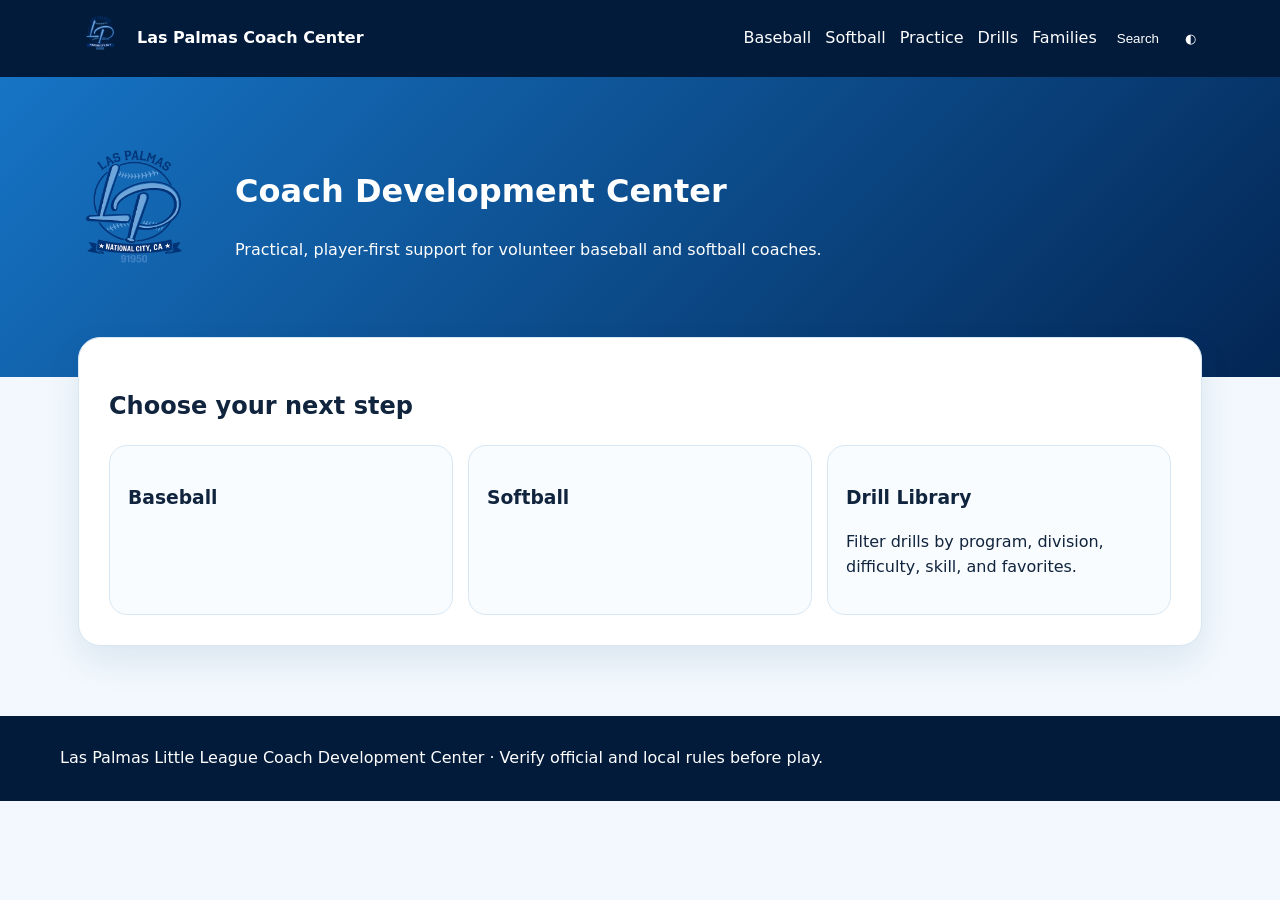
==== commit e6fe2ae7: "Add files via upload" ====
--- a/index.html
+++ b/index.html
@@ -1 +1 @@
-<!doctype html><html lang="en"><head><meta charset="utf-8"><meta name="viewport" content="width=device-width,initial-scale=1"><meta name="description" content="Las Palmas Little League Coach Development Center"><title>Home | Las Palmas Coach Center</title><link rel="stylesheet" href="assets/styles.css"></head><body data-depth="0"><nav class="nav"><div class="navin"><a href="index.html"><img src="assets/logo.png" alt="Las Palmas Little League logo"></a><strong>Las Palmas Coach Center</strong><a href="baseball/index.html">Baseball</a><a href="softball/index.html">Softball</a><a href="practice/index.html">Practice</a><a href="drills/index.html">Drills</a><a href="parents/index.html">Families</a><button id="openSearch">Search</button><button id="theme" aria-label="Toggle dark mode">◐</button></div></nav><header class="hero"><div class="wrap heroGrid"><img src="assets/logo.png" alt="Las Palmas Little League logo"><div><div class="eyebrow">Las Palmas Little League</div><h1>Coach Development Center</h1><p class="lede">Practical, player-first support for volunteer baseball and softball coaches.</p><div class="actions"><a class="btn" href="practice/index.html">Build a practice</a><a class="btn alt" href="drills/index.html">Explore drills</a></div></div></div></header><main><section class="section"><h2>Choose your next step</h2><div class="grid"><a class="card cardlink" href="baseball/index.html"><span class="pill">Program</span><h3>Baseball</h3><p>Division pathways, coaching priorities, and questions to ask.</p></a><a class="card cardlink" href="softball/index.html"><span class="pill">Program</span><h3>Softball</h3><p>Division guidance, pitching awareness, and skill progressions.</p></a><a class="card cardlink" href="practice/index.html"><span class="pill">Interactive</span><h3>Practice Center</h3><p>Build a balanced practice in 60, 75, or 90 minutes.</p></a><a class="card cardlink" href="drills/index.html"><span class="pill">Searchable</span><h3>Drill Library</h3><p>Filter complete drill cards by skill and division.</p></a><a class="card cardlink" href="parents/index.html"><span class="pill">Support</span><h3>Team Parent Center</h3><p>Share administration, communication, and game-day duties.</p></a><a class="card cardlink" href="safety/index.html"><span class="pill">Essential</span><h3>Safety & Game Day</h3><p>Field, equipment, supervision, and tracking checklists.</p></a></div></section><section class="section"><h2>New coach roadmap</h2><div class="grid"><div class="card"><h3>Before practice</h3><p>Complete clearance and training, recruit approved helpers, learn player names, and prepare a minute-by-minute plan.</p></div><div class="card"><h3>Before the first game</h3><p>Confirm the current Rulebook App, local ground rules, pitching eligibility, mandatory-play plan, and scorekeeping roles.</p></div><div class="card"><h3>Throughout the season</h3><p>Prioritize safety, belonging, activity, fundamentals, positive communication, and steady improvement.</p></div></div></section><section class="section notice"><strong>Rules note:</strong> This portal teaches rule concepts and questions coaches should ask. It does not replace the current Little League rulebook, Las Palmas local rules, or instructions from league officials.</section></main><footer><div class="wrap"><strong>Las Palmas Little League Coach Development Center</strong><p>National City, California · Verify official and local rules before play.</p></div></footer><div class="modal" id="searchModal"><div class="box"><button class="btn" id="closeSearch" style="float:right">Close</button><h2>Search the entire portal</h2><div class="filters"><input id="siteQ" type="search" placeholder="Search drills, divisions, rules, roles…"><button class="btn" id="runSearch">Search</button></div><div id="siteResults"></div></div></div><script src="assets/drills.js"></script><script src="assets/app.js"></script></body></html>+<!doctype html><html><head><meta charset="utf-8"><meta name="viewport" content="width=device-width,initial-scale=1"><title>Home</title><link rel="stylesheet" href="assets/styles.css"></head><body data-depth="0"><nav class="nav"><div class="navin"><a href="index.html"><img src="assets/logo.png"></a><strong>Las Palmas Coach Center</strong><a href="baseball/index.html">Baseball</a><a href="softball/index.html">Softball</a><a href="practice/index.html">Practice</a><a href="drills/index.html">Drills</a><a href="parents/index.html">Families</a><button id="openSearch">Search</button><button id="theme">◐</button></div></nav><header class="hero"><div class="wrap heroGrid"><img src="assets/logo.png"><div><h1>Coach Development Center</h1><p>Practical, player-first support for volunteer baseball and softball coaches.</p></div></div></header><main><section class="section"><h2>Choose your next step</h2><div class="grid"><a class="card cardlink" href="baseball/index.html"><h3>Baseball</h3></a><a class="card cardlink" href="softball/index.html"><h3>Softball</h3></a><a class="card cardlink" href="drills/index.html"><h3>Drill Library</h3><p>Filter drills by program, division, difficulty, skill, and favorites.</p></a></div></section></main><footer><div class="wrap">Las Palmas Little League Coach Development Center · Verify official and local rules before play.</div></footer><div id="searchModal" class="modal"></div><script src="assets/drills.js"></script><script src="assets/app.js"></script></body></html>
--- a/assets/styles.css
+++ b/assets/styles.css
@@ -1,2 +1,2 @@
-
-:root{--n:#031f46;--b:#0862bb;--c:#55c2ff;--g:#ffd66b;--bg:#f3f8fd;--card:#fff;--ink:#10243d;--muted:#5a6e83;--line:#d7e7f4;--r:22px;--shadow:0 18px 45px #063a7818}*{box-sizing:border-box}html{scroll-behavior:smooth}body{margin:0;background:linear-gradient(180deg,#eaf5ff,#f8fbff 520px);color:var(--ink);font:16px/1.58 system-ui,-apple-system,Segoe UI,sans-serif}a{color:var(--b)}.nav{position:sticky;top:0;z-index:20;background:#021b3bea;color:#fff;backdrop-filter:blur(16px);border-bottom:1px solid #ffffff20}.navin{max-width:1160px;margin:auto;height:68px;padding:0 18px;display:flex;align-items:center;gap:10px}.nav img{width:44px;height:44px;border-radius:50%}.nav strong{margin-right:auto}.nav a,.nav button{color:#fff;text-decoration:none;background:transparent;border:0;border-radius:12px;padding:10px;font-weight:750;cursor:pointer}.nav a:hover,.nav button:hover{background:#ffffff18}.hero{background:radial-gradient(circle at 15% 20%,#2682d1,#063973 38%,#021a37 78%);color:#fff;padding:72px 20px 90px}.wrap{max-width:1160px;margin:auto}.heroGrid{display:grid;grid-template-columns:180px 1fr;gap:28px;align-items:center}.hero img{width:170px;height:170px;object-fit:contain;border-radius:50%;box-shadow:0 0 0 9px #ffffff14,0 22px 55px #0008}.eyebrow{text-transform:uppercase;letter-spacing:.14em;color:#9ed8ff;font-weight:850}h1{font-size:clamp(2.3rem,6vw,5rem);line-height:.98;margin:.12em 0}.lede{font-size:1.18rem;color:#dbedff;max-width:760px}.actions{display:flex;flex-wrap:wrap;gap:10px}.btn{display:inline-block;border:0;border-radius:14px;padding:12px 16px;background:var(--g);color:#16273a;text-decoration:none;font-weight:900;cursor:pointer}.btn.alt{background:#ffffff18;color:white;border:1px solid #ffffff45}main{max-width:1160px;margin:-45px auto 60px;padding:0 18px}.section{background:#ffffffde;border:1px solid var(--line);border-radius:var(--r);box-shadow:var(--shadow);padding:clamp(22px,4vw,40px);margin-bottom:22px}h2{margin-top:0;color:var(--n);font-size:clamp(1.5rem,3vw,2.35rem)}h3{color:var(--b)}.grid{display:grid;grid-template-columns:repeat(3,1fr);gap:15px}.card{background:linear-gradient(145deg,#fff,#f3f9ff);border:1px solid var(--line);border-radius:18px;padding:19px;transition:.2s}.card:hover{transform:translateY(-3px);box-shadow:0 14px 30px #075daf15}.card h3{margin-top:0}.cardlink{text-decoration:none;color:inherit}.pill{display:inline-block;background:#e8f5ff;color:#06417e;border-radius:999px;padding:4px 10px;font-size:.84rem;font-weight:850}.notice{background:#fff8de;border-left:5px solid var(--g);padding:16px;border-radius:12px}.filters{display:flex;gap:10px;flex-wrap:wrap;margin-bottom:18px}.filters input,.filters select{min-height:46px;border:1px solid #bcd6ea;border-radius:12px;padding:10px 12px;background:#fff;font:inherit}.filters input{flex:1;min-width:220px}.drill{position:relative}.tags{display:flex;gap:6px;flex-wrap:wrap}.tag{font-size:.76rem;padding:3px 8px;border-radius:99px;background:#eaf5ff;color:#164a79}.empty{padding:25px;text-align:center;background:#eff7fd;border-radius:14px}.timeline{display:grid;grid-template-columns:100px 1fr;gap:9px}.time{font-weight:900;color:var(--b)}footer{padding:38px 20px;background:#021a37;color:#d9ebfb}.modal{display:none;position:fixed;inset:0;z-index:50;background:#001226cf;padding:18px;place-items:center}.modal.open{display:grid}.box{width:min(760px,100%);max-height:84vh;overflow:auto;background:white;padding:24px;border-radius:22px}.result{display:block;padding:13px;margin:8px 0;background:#eef7ff;border-radius:12px;text-decoration:none}.muted{color:var(--muted)}.dark{--bg:#071c30;--card:#0a2a48;--ink:#e8f3fc;--muted:#aec4d8;--line:#214a6b;background:#071c30;color:var(--ink)}.dark .section,.dark .card,.dark .box{background:#0a2a48;color:var(--ink)}.dark h2,.dark h3,.dark a{color:#82ccff}.dark .filters input,.dark .filters select{background:#0c3559;color:white;border-color:#2e6088}.dark .result{background:#123958}.dark .notice{background:#3c331a}.menu{display:none}@media(max-width:850px){.grid{grid-template-columns:1fr 1fr}.nav a{display:none}.menu{display:block}.heroGrid{grid-template-columns:120px 1fr}.hero img{width:110px;height:110px}}@media(max-width:570px){.grid{grid-template-columns:1fr}.heroGrid{grid-template-columns:1fr}.hero{padding-top:45px}.hero img{width:100px;height:100px}.timeline{grid-template-columns:75px 1fr}.nav strong{font-size:.88rem}}@media print{.nav,.actions,.filters{display:none}.hero{background:white;color:#10243d;padding:20px}.lede{color:#52677c}main{margin:0}.section{box-shadow:none;break-inside:avoid}}
+:root{--n:#031f46;--b:#0862bb;--g:#ffd66b;--line:#d7e7f4;--ink:#10243d}*{box-sizing:border-box}body{margin:0;background:#f2f8fd;color:var(--ink);font:16px/1.55 system-ui}.nav{background:#021b3b;color:white}.navin{max-width:1160px;margin:auto;padding:12px 18px;display:flex;gap:14px;align-items:center}.nav img{width:45px;height:45px;border-radius:50%}.nav strong{margin-right:auto}.nav a,.nav button{color:white;background:none;border:0;text-decoration:none}.hero{background:linear-gradient(135deg,#1674c5,#032654);color:white;padding:60px 20px 90px}.wrap,main{max-width:1160px;margin:auto}.heroGrid{display:flex;gap:25px;align-items:center}.hero img{width:150px;border-radius:50%}main{margin-top:-40px;padding:0 18px 50px}.section{background:white;border:1px solid var(--line);border-radius:22px;padding:30px;margin-bottom:20px;box-shadow:0 15px 35px #03407818}.grid{display:grid;grid-template-columns:repeat(3,1fr);gap:15px}.card{border:1px solid var(--line);border-radius:18px;padding:18px;background:#f9fcff}.cardlink{text-decoration:none;color:inherit}.pill,.tag{display:inline-block;background:#e9f5ff;padding:4px 9px;border-radius:99px;font-size:.8rem}.filters{display:flex;gap:10px;flex-wrap:wrap}.filters input,.filters select{padding:11px;border:1px solid #bcd6ea;border-radius:10px}.btn{background:var(--g);color:#17283a;border:0;border-radius:12px;padding:11px 15px;font-weight:800}.notice{background:#fff8de;border-left:5px solid var(--g);padding:15px}.modal{display:none}footer{background:#021b3b;color:white;padding:30px 20px}@media(max-width:750px){.grid{grid-template-columns:1fr}.nav a{display:none}.heroGrid{align-items:flex-start}.hero img{width:90px}}
+.badge{display:inline-block;padding:4px 9px;border-radius:999px;background:#eef7ff;color:#174d7c;font-size:.76rem;font-weight:800}.recommend{border-left:5px solid var(--g)}.fav{float:right;border:1px solid var(--line);background:white;border-radius:10px;padding:7px 9px;cursor:pointer}.fav.on{background:#fff4c4}.dark .fav{background:#123958;color:white}.progression{display:grid;grid-template-columns:repeat(3,1fr);gap:12px}@media(max-width:700px){.progression{grid-template-columns:1fr}}
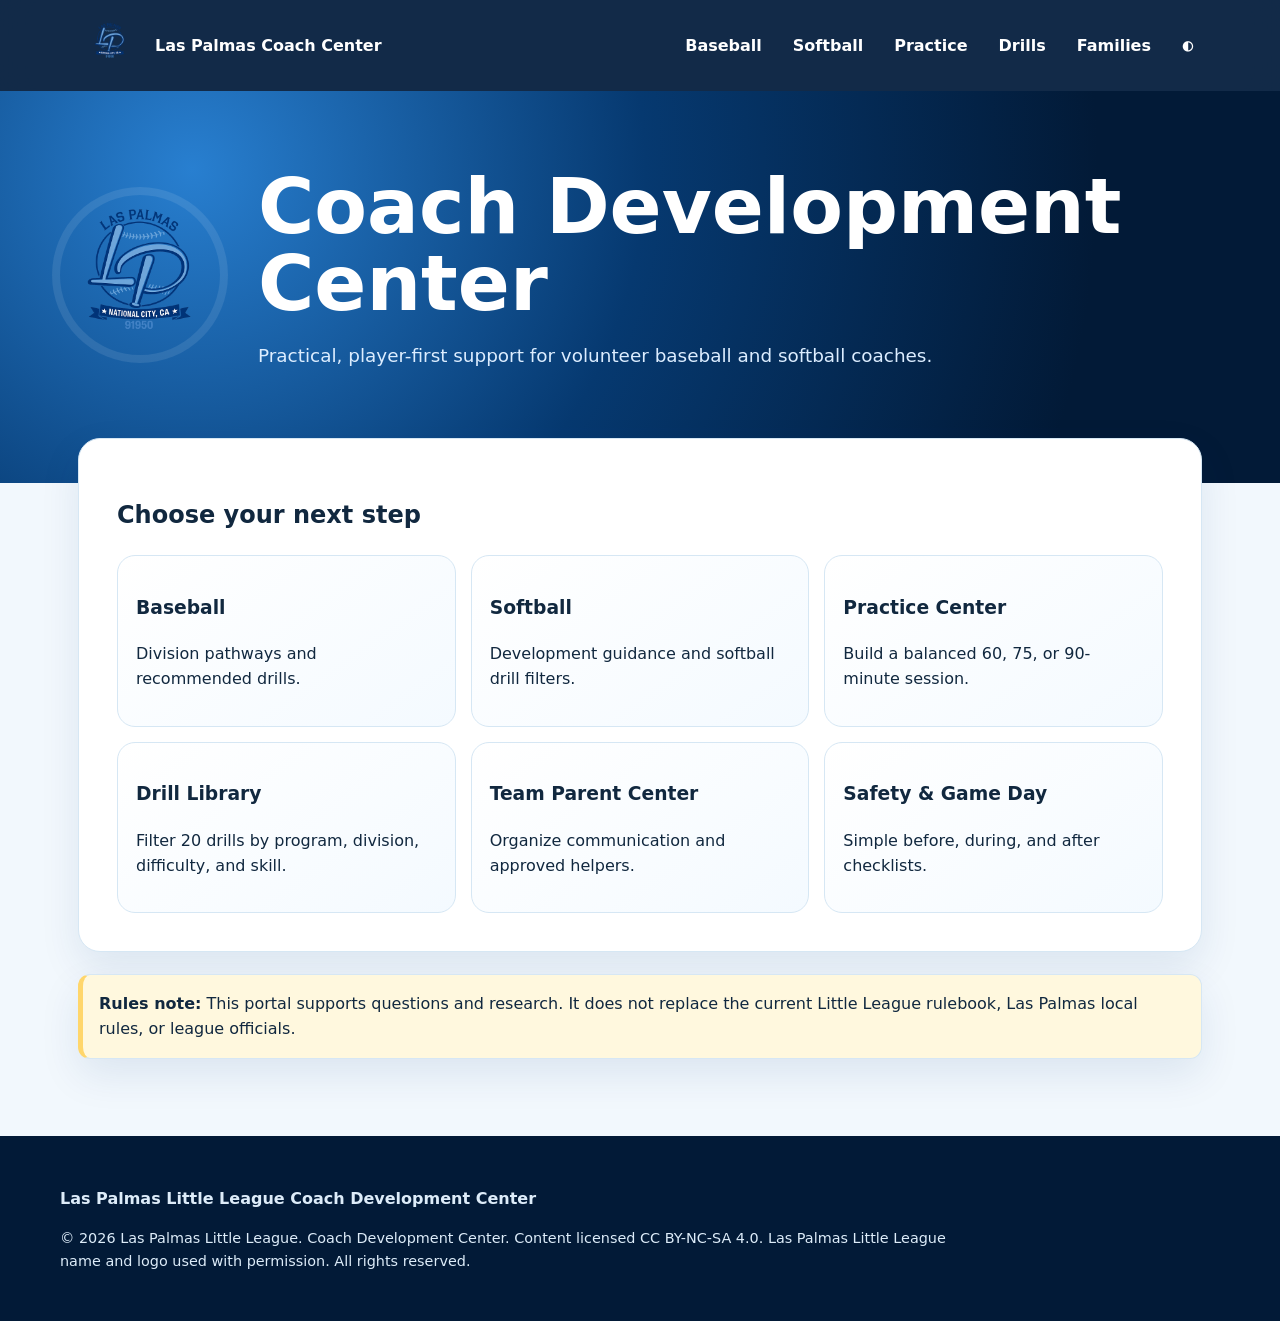
==== commit bb7f5a36: "Add files via upload" ====
--- a/index.html
+++ b/index.html
@@ -1 +1 @@
-<!doctype html><html><head><meta charset="utf-8"><meta name="viewport" content="width=device-width,initial-scale=1"><title>Home</title><link rel="stylesheet" href="assets/styles.css"></head><body data-depth="0"><nav class="nav"><div class="navin"><a href="index.html"><img src="assets/logo.png"></a><strong>Las Palmas Coach Center</strong><a href="baseball/index.html">Baseball</a><a href="softball/index.html">Softball</a><a href="practice/index.html">Practice</a><a href="drills/index.html">Drills</a><a href="parents/index.html">Families</a><button id="openSearch">Search</button><button id="theme">◐</button></div></nav><header class="hero"><div class="wrap heroGrid"><img src="assets/logo.png"><div><h1>Coach Development Center</h1><p>Practical, player-first support for volunteer baseball and softball coaches.</p></div></div></header><main><section class="section"><h2>Choose your next step</h2><div class="grid"><a class="card cardlink" href="baseball/index.html"><h3>Baseball</h3></a><a class="card cardlink" href="softball/index.html"><h3>Softball</h3></a><a class="card cardlink" href="drills/index.html"><h3>Drill Library</h3><p>Filter drills by program, division, difficulty, skill, and favorites.</p></a></div></section></main><footer><div class="wrap">Las Palmas Little League Coach Development Center · Verify official and local rules before play.</div></footer><div id="searchModal" class="modal"></div><script src="assets/drills.js"></script><script src="assets/app.js"></script></body></html>+<!doctype html><html lang="en"><head><meta charset="utf-8"><meta name="viewport" content="width=device-width,initial-scale=1"><title>Home | Las Palmas Coach Center</title><link rel="stylesheet" href="assets/styles.css"></head><body><nav class="nav"><div class="navin"><a href="index.html"><img src="assets/logo.png" alt="Las Palmas Little League logo"></a><strong>Las Palmas Coach Center</strong><a class="hideMobile" href="baseball/index.html">Baseball</a><a class="hideMobile" href="softball/index.html">Softball</a><a class="hideMobile" href="practice/index.html">Practice</a><a href="drills/index.html">Drills</a><a class="hideMobile" href="parents/index.html">Families</a><button id="theme" aria-label="Toggle dark mode">◐</button></div></nav><header class="hero"><div class="wrap heroGrid"><img src="assets/logo.png" alt="Las Palmas Little League logo"><div><h1>Coach Development Center</h1><p>Practical, player-first support for volunteer baseball and softball coaches.</p></div></div></header><main><section class="section"><h2>Choose your next step</h2><div class="grid"><a class="card cardlink" href="baseball/index.html"><h3>Baseball</h3><p>Division pathways and recommended drills.</p></a><a class="card cardlink" href="softball/index.html"><h3>Softball</h3><p>Development guidance and softball drill filters.</p></a><a class="card cardlink" href="practice/index.html"><h3>Practice Center</h3><p>Build a balanced 60, 75, or 90-minute session.</p></a><a class="card cardlink" href="drills/index.html"><h3>Drill Library</h3><p>Filter 20 drills by program, division, difficulty, and skill.</p></a><a class="card cardlink" href="parents/index.html"><h3>Team Parent Center</h3><p>Organize communication and approved helpers.</p></a><a class="card cardlink" href="safety/index.html"><h3>Safety & Game Day</h3><p>Simple before, during, and after checklists.</p></a></div></section><section class="section notice"><strong>Rules note:</strong> This portal supports questions and research. It does not replace the current Little League rulebook, Las Palmas local rules, or league officials.</section></main><footer><div class="wrap"><p><strong>Las Palmas Little League Coach Development Center</strong></p><p class="copyright">© 2026 Las Palmas Little League. Coach Development Center. Content licensed CC BY-NC-SA 4.0. Las Palmas Little League name and logo used with permission. All rights reserved.</p></div></footer><script src="assets/drills.js"></script><script src="assets/app.js"></script></body></html>
--- a/assets/styles.css
+++ b/assets/styles.css
@@ -1,2 +1 @@
-:root{--n:#031f46;--b:#0862bb;--g:#ffd66b;--line:#d7e7f4;--ink:#10243d}*{box-sizing:border-box}body{margin:0;background:#f2f8fd;color:var(--ink);font:16px/1.55 system-ui}.nav{background:#021b3b;color:white}.navin{max-width:1160px;margin:auto;padding:12px 18px;display:flex;gap:14px;align-items:center}.nav img{width:45px;height:45px;border-radius:50%}.nav strong{margin-right:auto}.nav a,.nav button{color:white;background:none;border:0;text-decoration:none}.hero{background:linear-gradient(135deg,#1674c5,#032654);color:white;padding:60px 20px 90px}.wrap,main{max-width:1160px;margin:auto}.heroGrid{display:flex;gap:25px;align-items:center}.hero img{width:150px;border-radius:50%}main{margin-top:-40px;padding:0 18px 50px}.section{background:white;border:1px solid var(--line);border-radius:22px;padding:30px;margin-bottom:20px;box-shadow:0 15px 35px #03407818}.grid{display:grid;grid-template-columns:repeat(3,1fr);gap:15px}.card{border:1px solid var(--line);border-radius:18px;padding:18px;background:#f9fcff}.cardlink{text-decoration:none;color:inherit}.pill,.tag{display:inline-block;background:#e9f5ff;padding:4px 9px;border-radius:99px;font-size:.8rem}.filters{display:flex;gap:10px;flex-wrap:wrap}.filters input,.filters select{padding:11px;border:1px solid #bcd6ea;border-radius:10px}.btn{background:var(--g);color:#17283a;border:0;border-radius:12px;padding:11px 15px;font-weight:800}.notice{background:#fff8de;border-left:5px solid var(--g);padding:15px}.modal{display:none}footer{background:#021b3b;color:white;padding:30px 20px}@media(max-width:750px){.grid{grid-template-columns:1fr}.nav a{display:none}.heroGrid{align-items:flex-start}.hero img{width:90px}}
-.badge{display:inline-block;padding:4px 9px;border-radius:999px;background:#eef7ff;color:#174d7c;font-size:.76rem;font-weight:800}.recommend{border-left:5px solid var(--g)}.fav{float:right;border:1px solid var(--line);background:white;border-radius:10px;padding:7px 9px;cursor:pointer}.fav.on{background:#fff4c4}.dark .fav{background:#123958;color:white}.progression{display:grid;grid-template-columns:repeat(3,1fr);gap:12px}@media(max-width:700px){.progression{grid-template-columns:1fr}}
+*{box-sizing:border-box}:root{--n:#031f46;--b:#0862bb;--g:#ffd66b;--line:#d6e7f4;--ink:#11283f}body{margin:0;background:#f2f8fd;color:var(--ink);font:16px/1.58 system-ui,-apple-system,Segoe UI,sans-serif}.nav{position:sticky;top:0;z-index:10;background:#021b3bee;color:#fff;backdrop-filter:blur(15px)}.navin{max-width:1160px;margin:auto;min-height:68px;padding:10px 18px;display:flex;align-items:center;gap:13px}.nav img{width:46px;height:46px;border-radius:50%}.nav strong{margin-right:auto}.nav a,.nav button{color:#fff;text-decoration:none;background:none;border:0;font-weight:750;padding:9px;border-radius:10px}.nav a:hover,.nav button:hover{background:#ffffff18}.hero{background:radial-gradient(circle at 15% 20%,#287fd0,#063970 40%,#021a37 80%);color:#fff;padding:70px 20px 95px}.wrap,main{max-width:1160px;margin:auto}.heroGrid{display:grid;grid-template-columns:170px 1fr;gap:28px;align-items:center}.hero img{width:160px;border-radius:50%;box-shadow:0 0 0 8px #ffffff18}h1{font-size:clamp(2.4rem,6vw,4.8rem);line-height:1;margin:.1em 0}.hero p{font-size:1.15rem;color:#dcedff}main{margin-top:-45px;padding:0 18px 55px}.section{background:#fff;border:1px solid var(--line);border-radius:22px;padding:clamp(22px,4vw,38px);box-shadow:0 16px 40px #063a7818;margin-bottom:22px}.grid{display:grid;grid-template-columns:repeat(3,1fr);gap:15px}.card{border:1px solid var(--line);border-radius:18px;padding:18px;background:linear-gradient(145deg,#fff,#f4faff)}.cardlink{text-decoration:none;color:inherit}.pill,.tag,.badge{display:inline-block;border-radius:99px;padding:4px 9px;background:#e8f5ff;color:#164b7b;font-size:.78rem;font-weight:800}.filters{display:flex;gap:10px;flex-wrap:wrap;margin-bottom:16px}.filters input,.filters select{min-height:46px;padding:10px;border:1px solid #b9d5e9;border-radius:11px;font:inherit}.filters input{flex:1;min-width:220px}.notice{background:#fff8de;border-left:5px solid var(--g);padding:16px;border-radius:12px}.fav{float:right;border:1px solid var(--line);background:#fff;border-radius:10px;padding:7px}.fav.on{background:#fff1a8}.btn{border:0;border-radius:12px;background:var(--g);padding:11px 15px;font-weight:850}footer{background:#021a37;color:#ddecf9;padding:34px 20px}footer .copyright{font-size:.9rem;max-width:900px}.dark{background:#071c30;color:#e7f3fc}.dark .section,.dark .card{background:#0b2a47;color:#e7f3fc;border-color:#214b6c}.dark h2,.dark h3,.dark a{color:#82ccff}.dark .filters input,.dark .filters select{background:#103553;color:white}.dark .fav{background:#153c5c;color:white}@media(max-width:850px){.grid{grid-template-columns:1fr 1fr}.nav a.hideMobile{display:none}.heroGrid{grid-template-columns:110px 1fr}.hero img{width:100px}}@media(max-width:560px){.grid{grid-template-columns:1fr}.heroGrid{grid-template-columns:1fr}.hero img{width:90px}.nav strong{font-size:.85rem}}@media print{.nav,.filters{display:none}.hero{background:white;color:#11283f;padding:20px}.hero p{color:#52687d}main{margin:0}.section{box-shadow:none}}
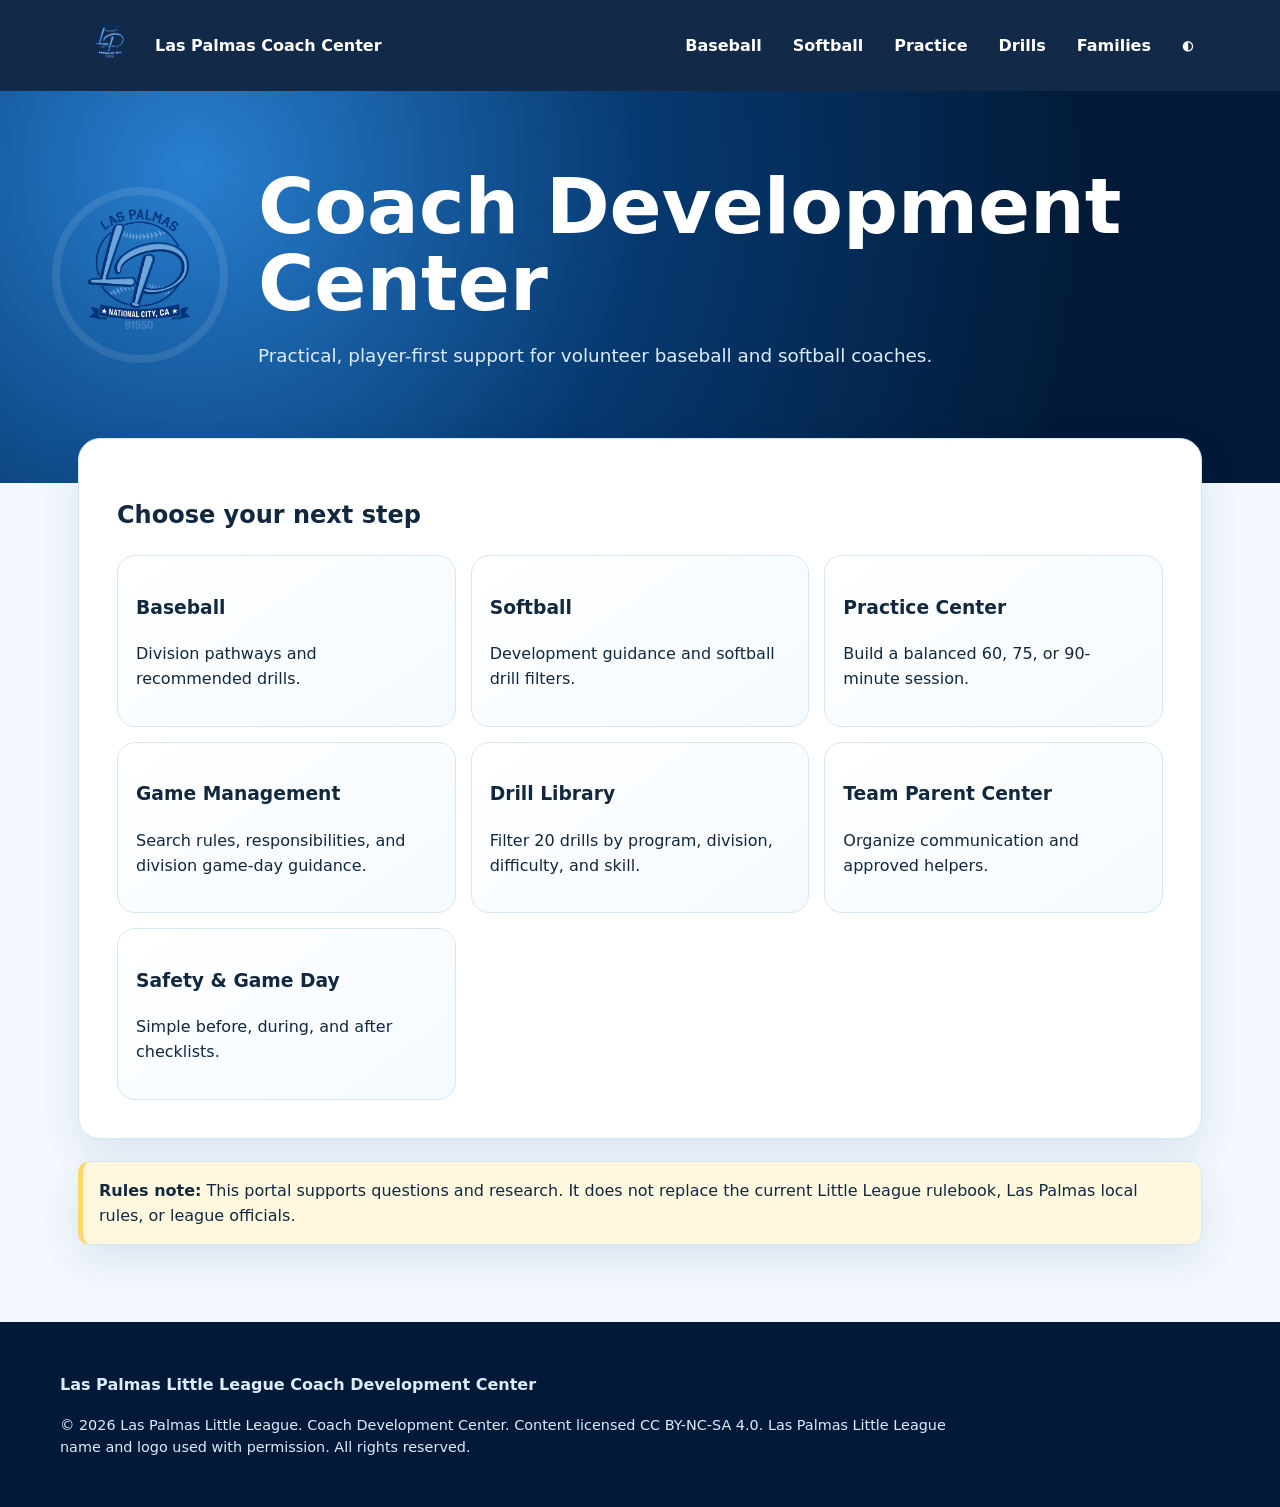
==== commit c821c221: "Add coach practice and game handbooks Co-authored-by: Copilot App <223556219+Copilot@users.noreply.g" ====
--- a/index.html
+++ b/index.html
@@ -1 +1 @@
-<!doctype html><html lang="en"><head><meta charset="utf-8"><meta name="viewport" content="width=device-width,initial-scale=1"><title>Home | Las Palmas Coach Center</title><link rel="stylesheet" href="assets/styles.css"></head><body><nav class="nav"><div class="navin"><a href="index.html"><img src="assets/logo.png" alt="Las Palmas Little League logo"></a><strong>Las Palmas Coach Center</strong><a class="hideMobile" href="baseball/index.html">Baseball</a><a class="hideMobile" href="softball/index.html">Softball</a><a class="hideMobile" href="practice/index.html">Practice</a><a href="drills/index.html">Drills</a><a class="hideMobile" href="parents/index.html">Families</a><button id="theme" aria-label="Toggle dark mode">◐</button></div></nav><header class="hero"><div class="wrap heroGrid"><img src="assets/logo.png" alt="Las Palmas Little League logo"><div><h1>Coach Development Center</h1><p>Practical, player-first support for volunteer baseball and softball coaches.</p></div></div></header><main><section class="section"><h2>Choose your next step</h2><div class="grid"><a class="card cardlink" href="baseball/index.html"><h3>Baseball</h3><p>Division pathways and recommended drills.</p></a><a class="card cardlink" href="softball/index.html"><h3>Softball</h3><p>Development guidance and softball drill filters.</p></a><a class="card cardlink" href="practice/index.html"><h3>Practice Center</h3><p>Build a balanced 60, 75, or 90-minute session.</p></a><a class="card cardlink" href="drills/index.html"><h3>Drill Library</h3><p>Filter 20 drills by program, division, difficulty, and skill.</p></a><a class="card cardlink" href="parents/index.html"><h3>Team Parent Center</h3><p>Organize communication and approved helpers.</p></a><a class="card cardlink" href="safety/index.html"><h3>Safety & Game Day</h3><p>Simple before, during, and after checklists.</p></a></div></section><section class="section notice"><strong>Rules note:</strong> This portal supports questions and research. It does not replace the current Little League rulebook, Las Palmas local rules, or league officials.</section></main><footer><div class="wrap"><p><strong>Las Palmas Little League Coach Development Center</strong></p><p class="copyright">© 2026 Las Palmas Little League. Coach Development Center. Content licensed CC BY-NC-SA 4.0. Las Palmas Little League name and logo used with permission. All rights reserved.</p></div></footer><script src="assets/drills.js"></script><script src="assets/app.js"></script></body></html>+<!doctype html><html lang="en"><head><meta charset="utf-8"><meta name="viewport" content="width=device-width,initial-scale=1"><title>Home | Las Palmas Coach Center</title><link rel="stylesheet" href="assets/styles.css"></head><body><nav class="nav"><div class="navin"><a href="index.html"><img src="assets/logo.png" alt="Las Palmas Little League logo"></a><strong>Las Palmas Coach Center</strong><a class="hideMobile" href="baseball/index.html">Baseball</a><a class="hideMobile" href="softball/index.html">Softball</a><a class="hideMobile" href="practice/index.html">Practice</a><a href="drills/index.html">Drills</a><a class="hideMobile" href="parents/index.html">Families</a><button id="theme" aria-label="Toggle dark mode">◐</button></div></nav><header class="hero"><div class="wrap heroGrid"><img src="assets/logo.png" alt="Las Palmas Little League logo"><div><h1>Coach Development Center</h1><p>Practical, player-first support for volunteer baseball and softball coaches.</p></div></div></header><main><section class="section"><h2>Choose your next step</h2><div class="grid"><a class="card cardlink" href="baseball/index.html"><h3>Baseball</h3><p>Division pathways and recommended drills.</p></a><a class="card cardlink" href="softball/index.html"><h3>Softball</h3><p>Development guidance and softball drill filters.</p></a><a class="card cardlink" href="practice/index.html"><h3>Practice Center</h3><p>Build a balanced 60, 75, or 90-minute session.</p></a><a class="card cardlink" href="games/index.html"><h3>Game Management</h3><p>Search rules, responsibilities, and division game-day guidance.</p></a><a class="card cardlink" href="drills/index.html"><h3>Drill Library</h3><p>Filter 20 drills by program, division, difficulty, and skill.</p></a><a class="card cardlink" href="parents/index.html"><h3>Team Parent Center</h3><p>Organize communication and approved helpers.</p></a><a class="card cardlink" href="safety/index.html"><h3>Safety & Game Day</h3><p>Simple before, during, and after checklists.</p></a></div></section><section class="section notice"><strong>Rules note:</strong> This portal supports questions and research. It does not replace the current Little League rulebook, Las Palmas local rules, or league officials.</section></main><footer><div class="wrap"><p><strong>Las Palmas Little League Coach Development Center</strong></p><p class="copyright">© 2026 Las Palmas Little League. Coach Development Center. Content licensed CC BY-NC-SA 4.0. Las Palmas Little League name and logo used with permission. All rights reserved.</p></div></footer><script src="assets/drills.js"></script><script src="assets/app.js"></script></body></html>
--- a/assets/styles.css
+++ b/assets/styles.css
@@ -1 +1,2 @@
 *{box-sizing:border-box}:root{--n:#031f46;--b:#0862bb;--g:#ffd66b;--line:#d6e7f4;--ink:#11283f}body{margin:0;background:#f2f8fd;color:var(--ink);font:16px/1.58 system-ui,-apple-system,Segoe UI,sans-serif}.nav{position:sticky;top:0;z-index:10;background:#021b3bee;color:#fff;backdrop-filter:blur(15px)}.navin{max-width:1160px;margin:auto;min-height:68px;padding:10px 18px;display:flex;align-items:center;gap:13px}.nav img{width:46px;height:46px;border-radius:50%}.nav strong{margin-right:auto}.nav a,.nav button{color:#fff;text-decoration:none;background:none;border:0;font-weight:750;padding:9px;border-radius:10px}.nav a:hover,.nav button:hover{background:#ffffff18}.hero{background:radial-gradient(circle at 15% 20%,#287fd0,#063970 40%,#021a37 80%);color:#fff;padding:70px 20px 95px}.wrap,main{max-width:1160px;margin:auto}.heroGrid{display:grid;grid-template-columns:170px 1fr;gap:28px;align-items:center}.hero img{width:160px;border-radius:50%;box-shadow:0 0 0 8px #ffffff18}h1{font-size:clamp(2.4rem,6vw,4.8rem);line-height:1;margin:.1em 0}.hero p{font-size:1.15rem;color:#dcedff}main{margin-top:-45px;padding:0 18px 55px}.section{background:#fff;border:1px solid var(--line);border-radius:22px;padding:clamp(22px,4vw,38px);box-shadow:0 16px 40px #063a7818;margin-bottom:22px}.grid{display:grid;grid-template-columns:repeat(3,1fr);gap:15px}.card{border:1px solid var(--line);border-radius:18px;padding:18px;background:linear-gradient(145deg,#fff,#f4faff)}.cardlink{text-decoration:none;color:inherit}.pill,.tag,.badge{display:inline-block;border-radius:99px;padding:4px 9px;background:#e8f5ff;color:#164b7b;font-size:.78rem;font-weight:800}.filters{display:flex;gap:10px;flex-wrap:wrap;margin-bottom:16px}.filters input,.filters select{min-height:46px;padding:10px;border:1px solid #b9d5e9;border-radius:11px;font:inherit}.filters input{flex:1;min-width:220px}.notice{background:#fff8de;border-left:5px solid var(--g);padding:16px;border-radius:12px}.fav{float:right;border:1px solid var(--line);background:#fff;border-radius:10px;padding:7px}.fav.on{background:#fff1a8}.btn{border:0;border-radius:12px;background:var(--g);padding:11px 15px;font-weight:850}footer{background:#021a37;color:#ddecf9;padding:34px 20px}footer .copyright{font-size:.9rem;max-width:900px}.dark{background:#071c30;color:#e7f3fc}.dark .section,.dark .card{background:#0b2a47;color:#e7f3fc;border-color:#214b6c}.dark h2,.dark h3,.dark a{color:#82ccff}.dark .filters input,.dark .filters select{background:#103553;color:white}.dark .fav{background:#153c5c;color:white}@media(max-width:850px){.grid{grid-template-columns:1fr 1fr}.nav a.hideMobile{display:none}.heroGrid{grid-template-columns:110px 1fr}.hero img{width:100px}}@media(max-width:560px){.grid{grid-template-columns:1fr}.heroGrid{grid-template-columns:1fr}.hero img{width:90px}.nav strong{font-size:.85rem}}@media print{.nav,.filters{display:none}.hero{background:white;color:#11283f;padding:20px}.hero p{color:#52687d}main{margin:0}.section{box-shadow:none}}
+.curriculum-grid{display:grid;grid-template-columns:repeat(2,minmax(0,1fr));gap:18px}.curriculum-card{height:100%;display:flex;flex-direction:column}.card-meta{display:flex;gap:8px;align-items:center;flex-wrap:wrap}.curriculum-card h3{font-size:1.45rem;margin:.7rem 0 .1rem}.curriculum-card h4{margin:1.1rem 0 .25rem;color:var(--n)}.curriculum-card ul{margin:.2rem 0;padding-left:1.25rem}.muted{color:#52687d;margin:.1rem 0}.practice-plan{display:grid;gap:7px}.practice-plan>div{border-left:3px solid var(--b);padding:6px 10px;background:#f4faff}.practice-plan strong{display:inline-block;margin-right:8px}.practice-plan span{font-size:.82rem;font-weight:800;color:#52687d}.practice-plan p{margin:.1rem 0 0;font-size:.92rem}.focus-tags{margin-top:auto;padding-top:12px}.tag{margin:3px}.framework-grid{display:grid;grid-template-columns:repeat(5,1fr);gap:12px}.expectations{display:flex;flex-wrap:wrap;gap:10px}.expectations span{border:1px solid var(--line);border-radius:99px;padding:8px 13px;background:#f4faff;font-weight:700}.results-count{font-weight:700;color:#52687d}.dark .curriculum-card h4{color:#9bd9ff}.dark .muted,.dark .practice-plan span,.dark .results-count{color:#b6d7ec}.dark .practice-plan>div,.dark .expectations span{background:#103553;border-color:#286083}.dark .expectations span{color:#e7f3fc}@media(max-width:950px){.framework-grid{grid-template-columns:repeat(2,1fr)}}@media(max-width:700px){.curriculum-grid{grid-template-columns:1fr}}@media(max-width:560px){.framework-grid{grid-template-columns:1fr}}
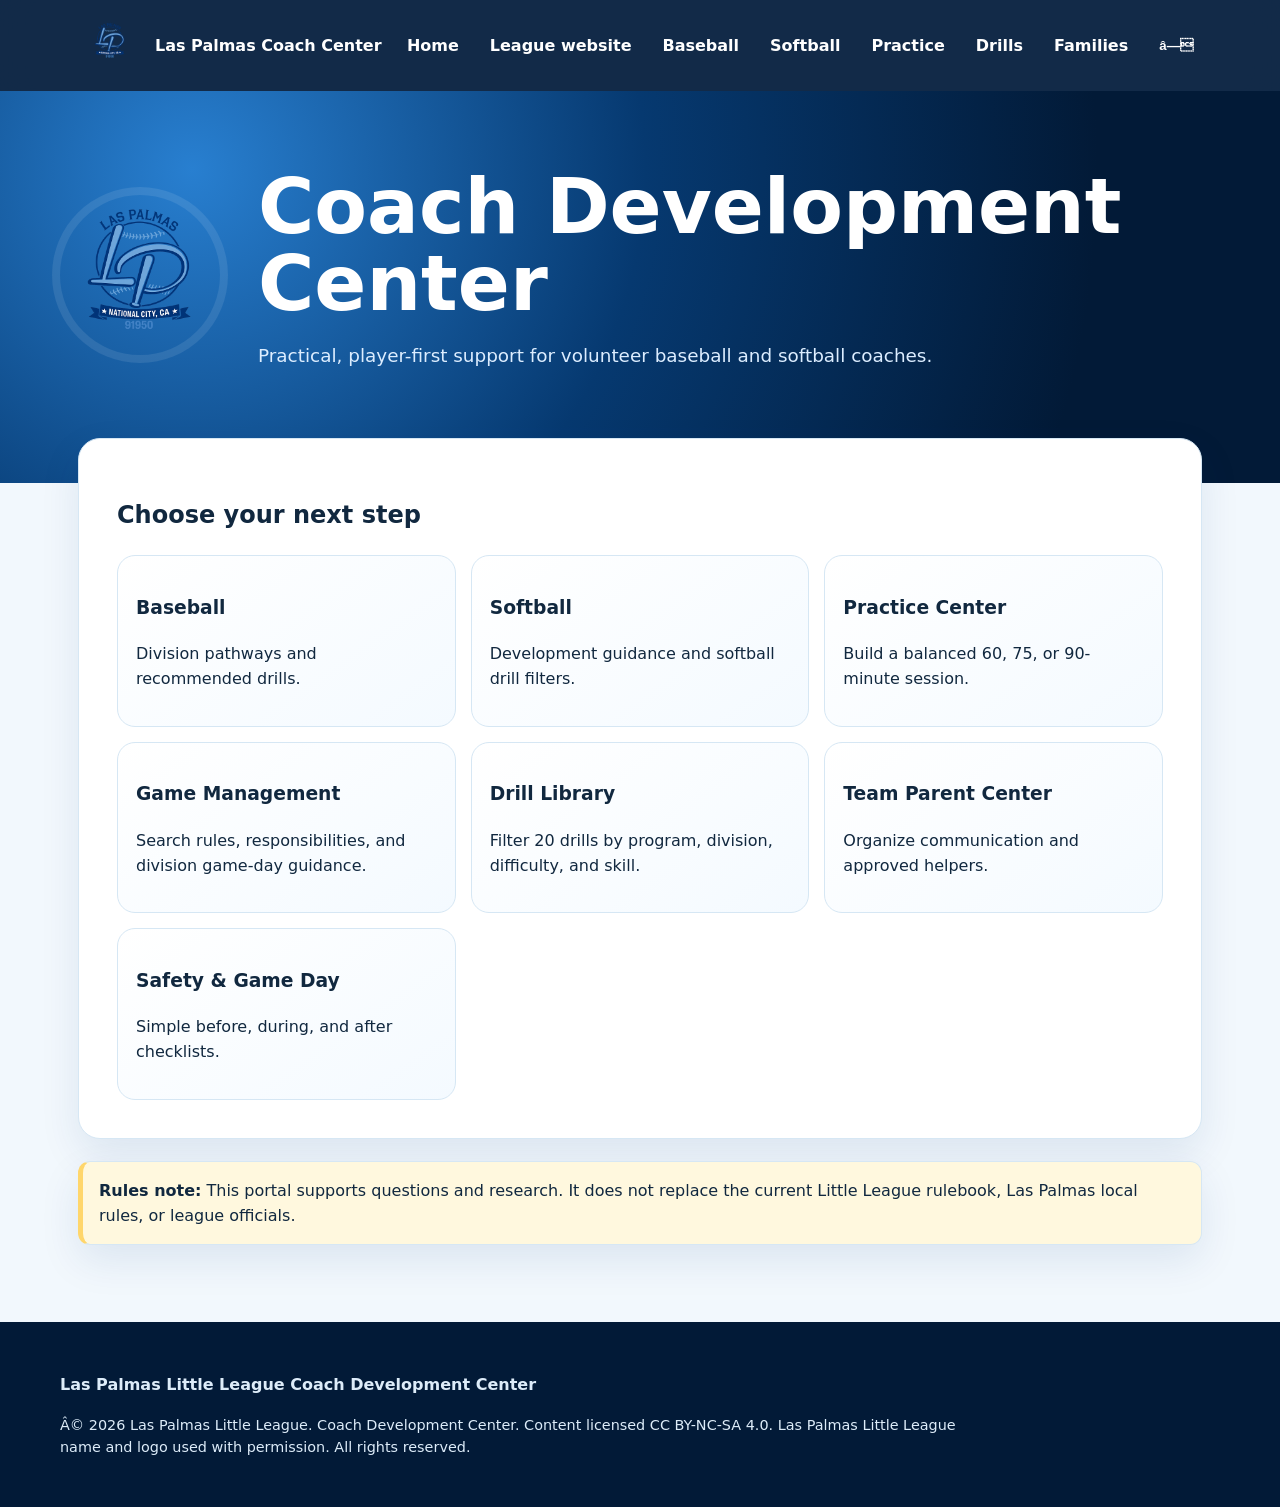
==== commit faeb3744: "Expand coach center game day resources Co-authored-by: Copilot App <223556219+Copilot@users.noreply." ====
--- a/index.html
+++ b/index.html
@@ -1 +1 @@
-<!doctype html><html lang="en"><head><meta charset="utf-8"><meta name="viewport" content="width=device-width,initial-scale=1"><title>Home | Las Palmas Coach Center</title><link rel="stylesheet" href="assets/styles.css"></head><body><nav class="nav"><div class="navin"><a href="index.html"><img src="assets/logo.png" alt="Las Palmas Little League logo"></a><strong>Las Palmas Coach Center</strong><a class="hideMobile" href="baseball/index.html">Baseball</a><a class="hideMobile" href="softball/index.html">Softball</a><a class="hideMobile" href="practice/index.html">Practice</a><a href="drills/index.html">Drills</a><a class="hideMobile" href="parents/index.html">Families</a><button id="theme" aria-label="Toggle dark mode">◐</button></div></nav><header class="hero"><div class="wrap heroGrid"><img src="assets/logo.png" alt="Las Palmas Little League logo"><div><h1>Coach Development Center</h1><p>Practical, player-first support for volunteer baseball and softball coaches.</p></div></div></header><main><section class="section"><h2>Choose your next step</h2><div class="grid"><a class="card cardlink" href="baseball/index.html"><h3>Baseball</h3><p>Division pathways and recommended drills.</p></a><a class="card cardlink" href="softball/index.html"><h3>Softball</h3><p>Development guidance and softball drill filters.</p></a><a class="card cardlink" href="practice/index.html"><h3>Practice Center</h3><p>Build a balanced 60, 75, or 90-minute session.</p></a><a class="card cardlink" href="games/index.html"><h3>Game Management</h3><p>Search rules, responsibilities, and division game-day guidance.</p></a><a class="card cardlink" href="drills/index.html"><h3>Drill Library</h3><p>Filter 20 drills by program, division, difficulty, and skill.</p></a><a class="card cardlink" href="parents/index.html"><h3>Team Parent Center</h3><p>Organize communication and approved helpers.</p></a><a class="card cardlink" href="safety/index.html"><h3>Safety & Game Day</h3><p>Simple before, during, and after checklists.</p></a></div></section><section class="section notice"><strong>Rules note:</strong> This portal supports questions and research. It does not replace the current Little League rulebook, Las Palmas local rules, or league officials.</section></main><footer><div class="wrap"><p><strong>Las Palmas Little League Coach Development Center</strong></p><p class="copyright">© 2026 Las Palmas Little League. Coach Development Center. Content licensed CC BY-NC-SA 4.0. Las Palmas Little League name and logo used with permission. All rights reserved.</p></div></footer><script src="assets/drills.js"></script><script src="assets/app.js"></script></body></html>+﻿<!doctype html><html lang="en"><head><meta charset="utf-8"><meta name="viewport" content="width=device-width,initial-scale=1"><title>Home | Las Palmas Coach Center</title><link rel="stylesheet" href="assets/styles.css"></head><body><nav class="nav"><div class="navin"><a href="index.html"><img src="assets/logo.png" alt="Las Palmas Little League logo"></a><strong>Las Palmas Coach Center</strong><a href="index.html">Home</a><a href="https://leagues.bluesombrero.com/laspalmaslittleleague">League website</a><a class="hideMobile" href="baseball/index.html">Baseball</a><a class="hideMobile" href="softball/index.html">Softball</a><a class="hideMobile" href="practice/index.html">Practice</a><a href="drills/index.html">Drills</a><a class="hideMobile" href="parents/index.html">Families</a><button id="theme" aria-label="Toggle dark mode">â—</button></div></nav><header class="hero"><div class="wrap heroGrid"><img src="assets/logo.png" alt="Las Palmas Little League logo"><div><h1>Coach Development Center</h1><p>Practical, player-first support for volunteer baseball and softball coaches.</p></div></div></header><main><section class="section"><h2>Choose your next step</h2><div class="grid"><a class="card cardlink" href="baseball/index.html"><h3>Baseball</h3><p>Division pathways and recommended drills.</p></a><a class="card cardlink" href="softball/index.html"><h3>Softball</h3><p>Development guidance and softball drill filters.</p></a><a class="card cardlink" href="practice/index.html"><h3>Practice Center</h3><p>Build a balanced 60, 75, or 90-minute session.</p></a><a class="card cardlink" href="games/index.html"><h3>Game Management</h3><p>Search rules, responsibilities, and division game-day guidance.</p></a><a class="card cardlink" href="drills/index.html"><h3>Drill Library</h3><p>Filter 20 drills by program, division, difficulty, and skill.</p></a><a class="card cardlink" href="parents/index.html"><h3>Team Parent Center</h3><p>Organize communication and approved helpers.</p></a><a class="card cardlink" href="safety/index.html"><h3>Safety & Game Day</h3><p>Simple before, during, and after checklists.</p></a></div></section><section class="section notice"><strong>Rules note:</strong> This portal supports questions and research. It does not replace the current Little League rulebook, Las Palmas local rules, or league officials.</section></main><footer><div class="wrap"><p><strong>Las Palmas Little League Coach Development Center</strong></p><p class="copyright">Â© 2026 Las Palmas Little League. Coach Development Center. Content licensed CC BY-NC-SA 4.0. Las Palmas Little League name and logo used with permission. All rights reserved.</p></div></footer><script src="assets/drills.js"></script><script src="assets/app.js"></script></body></html>
--- a/assets/styles.css
+++ b/assets/styles.css
@@ -1,2 +1,9 @@
 *{box-sizing:border-box}:root{--n:#031f46;--b:#0862bb;--g:#ffd66b;--line:#d6e7f4;--ink:#11283f}body{margin:0;background:#f2f8fd;color:var(--ink);font:16px/1.58 system-ui,-apple-system,Segoe UI,sans-serif}.nav{position:sticky;top:0;z-index:10;background:#021b3bee;color:#fff;backdrop-filter:blur(15px)}.navin{max-width:1160px;margin:auto;min-height:68px;padding:10px 18px;display:flex;align-items:center;gap:13px}.nav img{width:46px;height:46px;border-radius:50%}.nav strong{margin-right:auto}.nav a,.nav button{color:#fff;text-decoration:none;background:none;border:0;font-weight:750;padding:9px;border-radius:10px}.nav a:hover,.nav button:hover{background:#ffffff18}.hero{background:radial-gradient(circle at 15% 20%,#287fd0,#063970 40%,#021a37 80%);color:#fff;padding:70px 20px 95px}.wrap,main{max-width:1160px;margin:auto}.heroGrid{display:grid;grid-template-columns:170px 1fr;gap:28px;align-items:center}.hero img{width:160px;border-radius:50%;box-shadow:0 0 0 8px #ffffff18}h1{font-size:clamp(2.4rem,6vw,4.8rem);line-height:1;margin:.1em 0}.hero p{font-size:1.15rem;color:#dcedff}main{margin-top:-45px;padding:0 18px 55px}.section{background:#fff;border:1px solid var(--line);border-radius:22px;padding:clamp(22px,4vw,38px);box-shadow:0 16px 40px #063a7818;margin-bottom:22px}.grid{display:grid;grid-template-columns:repeat(3,1fr);gap:15px}.card{border:1px solid var(--line);border-radius:18px;padding:18px;background:linear-gradient(145deg,#fff,#f4faff)}.cardlink{text-decoration:none;color:inherit}.pill,.tag,.badge{display:inline-block;border-radius:99px;padding:4px 9px;background:#e8f5ff;color:#164b7b;font-size:.78rem;font-weight:800}.filters{display:flex;gap:10px;flex-wrap:wrap;margin-bottom:16px}.filters input,.filters select{min-height:46px;padding:10px;border:1px solid #b9d5e9;border-radius:11px;font:inherit}.filters input{flex:1;min-width:220px}.notice{background:#fff8de;border-left:5px solid var(--g);padding:16px;border-radius:12px}.fav{float:right;border:1px solid var(--line);background:#fff;border-radius:10px;padding:7px}.fav.on{background:#fff1a8}.btn{border:0;border-radius:12px;background:var(--g);padding:11px 15px;font-weight:850}footer{background:#021a37;color:#ddecf9;padding:34px 20px}footer .copyright{font-size:.9rem;max-width:900px}.dark{background:#071c30;color:#e7f3fc}.dark .section,.dark .card{background:#0b2a47;color:#e7f3fc;border-color:#214b6c}.dark h2,.dark h3,.dark a{color:#82ccff}.dark .filters input,.dark .filters select{background:#103553;color:white}.dark .fav{background:#153c5c;color:white}@media(max-width:850px){.grid{grid-template-columns:1fr 1fr}.nav a.hideMobile{display:none}.heroGrid{grid-template-columns:110px 1fr}.hero img{width:100px}}@media(max-width:560px){.grid{grid-template-columns:1fr}.heroGrid{grid-template-columns:1fr}.hero img{width:90px}.nav strong{font-size:.85rem}}@media print{.nav,.filters{display:none}.hero{background:white;color:#11283f;padding:20px}.hero p{color:#52687d}main{margin:0}.section{box-shadow:none}}
 .curriculum-grid{display:grid;grid-template-columns:repeat(2,minmax(0,1fr));gap:18px}.curriculum-card{height:100%;display:flex;flex-direction:column}.card-meta{display:flex;gap:8px;align-items:center;flex-wrap:wrap}.curriculum-card h3{font-size:1.45rem;margin:.7rem 0 .1rem}.curriculum-card h4{margin:1.1rem 0 .25rem;color:var(--n)}.curriculum-card ul{margin:.2rem 0;padding-left:1.25rem}.muted{color:#52687d;margin:.1rem 0}.practice-plan{display:grid;gap:7px}.practice-plan>div{border-left:3px solid var(--b);padding:6px 10px;background:#f4faff}.practice-plan strong{display:inline-block;margin-right:8px}.practice-plan span{font-size:.82rem;font-weight:800;color:#52687d}.practice-plan p{margin:.1rem 0 0;font-size:.92rem}.focus-tags{margin-top:auto;padding-top:12px}.tag{margin:3px}.framework-grid{display:grid;grid-template-columns:repeat(5,1fr);gap:12px}.expectations{display:flex;flex-wrap:wrap;gap:10px}.expectations span{border:1px solid var(--line);border-radius:99px;padding:8px 13px;background:#f4faff;font-weight:700}.results-count{font-weight:700;color:#52687d}.dark .curriculum-card h4{color:#9bd9ff}.dark .muted,.dark .practice-plan span,.dark .results-count{color:#b6d7ec}.dark .practice-plan>div,.dark .expectations span{background:#103553;border-color:#286083}.dark .expectations span{color:#e7f3fc}@media(max-width:950px){.framework-grid{grid-template-columns:repeat(2,1fr)}}@media(max-width:700px){.curriculum-grid{grid-template-columns:1fr}}@media(max-width:560px){.framework-grid{grid-template-columns:1fr}}
+.table-wrap{overflow-x:auto}table{width:100%;border-collapse:collapse}th,td{text-align:left;padding:11px 12px;border-bottom:1px solid var(--line);vertical-align:top}thead th{background:#e8f5ff;color:var(--n)}.source-note{font-size:.9rem;color:#52687d}.dark thead th{background:#103553;color:#e7f3fc}.dark th,.dark td{border-color:#286083}.dark .source-note{color:#b6d7ec}
+.rules-grid{display:grid;grid-template-columns:repeat(2,minmax(0,1fr));gap:15px}.rules-grid .card h3{margin-top:0}.rules-grid ul{margin:.2rem 0;padding-left:1.25rem}.dark .rules-grid .card{background:#0b2a47}@media(max-width:700px){.rules-grid{grid-template-columns:1fr}}
+.drill-card{position:relative}.drill-card .fav{position:absolute;top:14px;right:14px}.drill-card h3{padding-right:42px}.drill-video{margin-top:auto;padding-top:8px}.drill-video a{font-weight:800;color:var(--b)}
+.family-role h4{margin:1rem 0 .25rem;color:var(--n)}.family-role ul{margin:.2rem 0;padding-left:1.25rem}.family-role .source-note{margin-top:1rem}.dark .family-role h4{color:#9bd9ff}
+.safety-card h4{margin:1rem 0 .25rem;color:var(--n)}.safety-card ul{margin:.2rem 0;padding-left:1.25rem}.dark .safety-card h4{color:#9bd9ff}
+.lineup-guide{display:grid;grid-template-columns:minmax(0,1fr) minmax(360px,1.25fr);gap:24px;align-items:start}.lineup-guide ul{padding-left:1.25rem}.lineup-card-image{width:100%;border:1px solid var(--line);border-radius:16px;box-shadow:0 10px 24px #063a7818}.dark .lineup-card-image{border-color:#286083}@media(max-width:800px){.lineup-guide{grid-template-columns:1fr}}
+.field-diagrams{display:grid;grid-template-columns:repeat(2,minmax(0,1fr));gap:18px}.field-diagrams figure{margin:0}.field-diagrams img{display:block;width:100%;height:auto;border-radius:12px}.field-diagrams figcaption{padding-top:12px}.dark .field-diagrams img{background:#0b2a47}@media(max-width:700px){.field-diagrams{grid-template-columns:1fr}}
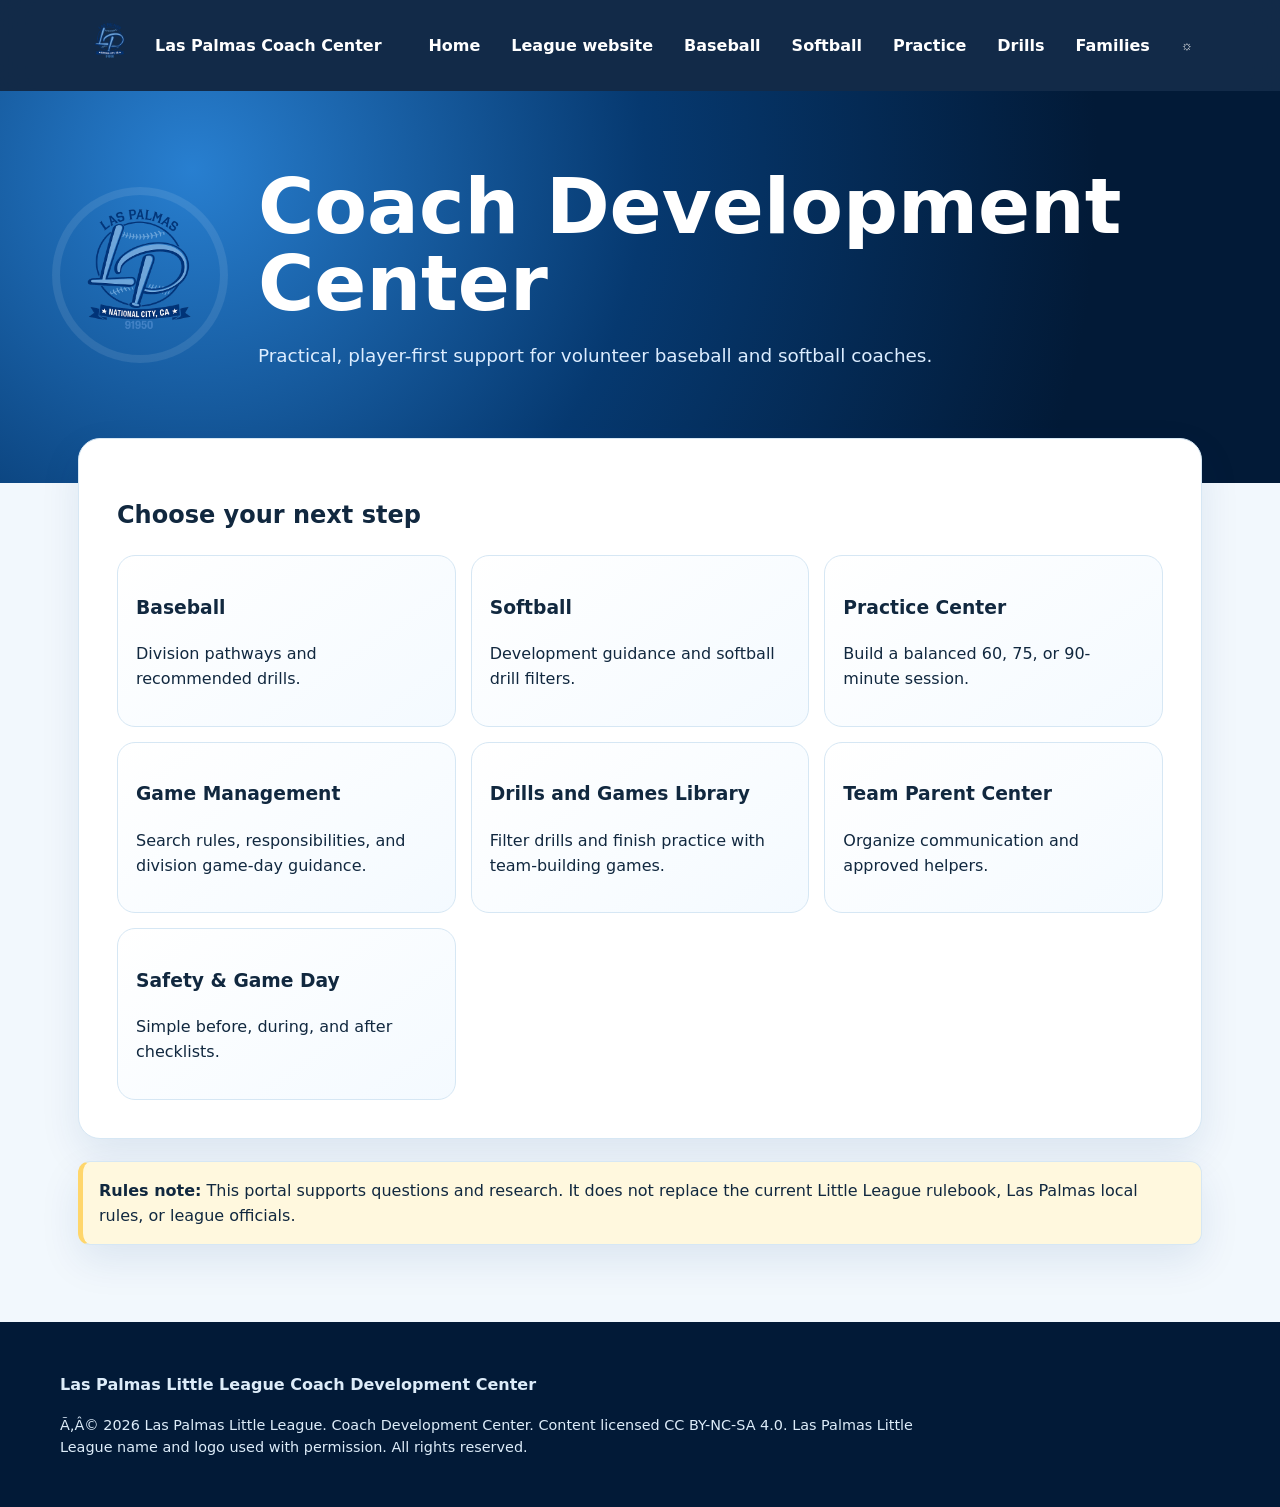
==== commit c5a46583: "Refine coach center visuals and navigation Co-authored-by: Copilot App <223556219+Copilot@users.nore" ====
--- a/index.html
+++ b/index.html
@@ -1 +1 @@
-﻿<!doctype html><html lang="en"><head><meta charset="utf-8"><meta name="viewport" content="width=device-width,initial-scale=1"><title>Home | Las Palmas Coach Center</title><link rel="stylesheet" href="assets/styles.css"></head><body><nav class="nav"><div class="navin"><a href="index.html"><img src="assets/logo.png" alt="Las Palmas Little League logo"></a><strong>Las Palmas Coach Center</strong><a href="index.html">Home</a><a href="https://leagues.bluesombrero.com/laspalmaslittleleague">League website</a><a class="hideMobile" href="baseball/index.html">Baseball</a><a class="hideMobile" href="softball/index.html">Softball</a><a class="hideMobile" href="practice/index.html">Practice</a><a href="drills/index.html">Drills</a><a class="hideMobile" href="parents/index.html">Families</a><button id="theme" aria-label="Toggle dark mode">â—</button></div></nav><header class="hero"><div class="wrap heroGrid"><img src="assets/logo.png" alt="Las Palmas Little League logo"><div><h1>Coach Development Center</h1><p>Practical, player-first support for volunteer baseball and softball coaches.</p></div></div></header><main><section class="section"><h2>Choose your next step</h2><div class="grid"><a class="card cardlink" href="baseball/index.html"><h3>Baseball</h3><p>Division pathways and recommended drills.</p></a><a class="card cardlink" href="softball/index.html"><h3>Softball</h3><p>Development guidance and softball drill filters.</p></a><a class="card cardlink" href="practice/index.html"><h3>Practice Center</h3><p>Build a balanced 60, 75, or 90-minute session.</p></a><a class="card cardlink" href="games/index.html"><h3>Game Management</h3><p>Search rules, responsibilities, and division game-day guidance.</p></a><a class="card cardlink" href="drills/index.html"><h3>Drill Library</h3><p>Filter 20 drills by program, division, difficulty, and skill.</p></a><a class="card cardlink" href="parents/index.html"><h3>Team Parent Center</h3><p>Organize communication and approved helpers.</p></a><a class="card cardlink" href="safety/index.html"><h3>Safety & Game Day</h3><p>Simple before, during, and after checklists.</p></a></div></section><section class="section notice"><strong>Rules note:</strong> This portal supports questions and research. It does not replace the current Little League rulebook, Las Palmas local rules, or league officials.</section></main><footer><div class="wrap"><p><strong>Las Palmas Little League Coach Development Center</strong></p><p class="copyright">Â© 2026 Las Palmas Little League. Coach Development Center. Content licensed CC BY-NC-SA 4.0. Las Palmas Little League name and logo used with permission. All rights reserved.</p></div></footer><script src="assets/drills.js"></script><script src="assets/app.js"></script></body></html>+﻿<!doctype html><html lang="en"><head><meta charset="utf-8"><meta name="viewport" content="width=device-width,initial-scale=1"><title>Home | Las Palmas Coach Center</title><link rel="stylesheet" href="assets/styles.css"></head><body><nav class="nav"><div class="navin"><a href="index.html"><img src="assets/logo.png" alt="Las Palmas Little League logo"></a><strong>Las Palmas Coach Center</strong><a href="index.html">Home</a><a href="https://leagues.bluesombrero.com/laspalmaslittleleague">League website</a><a class="hideMobile" href="baseball/index.html">Baseball</a><a class="hideMobile" href="softball/index.html">Softball</a><a class="hideMobile" href="practice/index.html">Practice</a><a href="drills/index.html">Drills</a><a class="hideMobile" href="parents/index.html">Families</a><button id="theme" aria-label="Toggle light and dark mode" title="Toggle light and dark mode">&#9788;</button></div></nav><header class="hero"><div class="wrap heroGrid"><img src="assets/logo.png" alt="Las Palmas Little League logo"><div><h1>Coach Development Center</h1><p>Practical, player-first support for volunteer baseball and softball coaches.</p></div></div></header><main><section class="section"><h2>Choose your next step</h2><div class="grid"><a class="card cardlink" href="baseball/index.html"><h3>Baseball</h3><p>Division pathways and recommended drills.</p></a><a class="card cardlink" href="softball/index.html"><h3>Softball</h3><p>Development guidance and softball drill filters.</p></a><a class="card cardlink" href="practice/index.html"><h3>Practice Center</h3><p>Build a balanced 60, 75, or 90-minute session.</p></a><a class="card cardlink" href="games/index.html"><h3>Game Management</h3><p>Search rules, responsibilities, and division game-day guidance.</p></a><a class="card cardlink" href="drills/index.html"><h3>Drills and Games Library</h3><p>Filter drills and finish practice with team-building games.</p></a><a class="card cardlink" href="parents/index.html"><h3>Team Parent Center</h3><p>Organize communication and approved helpers.</p></a><a class="card cardlink" href="safety/index.html"><h3>Safety & Game Day</h3><p>Simple before, during, and after checklists.</p></a></div></section><section class="section notice"><strong>Rules note:</strong> This portal supports questions and research. It does not replace the current Little League rulebook, Las Palmas local rules, or league officials.</section></main><footer><div class="wrap"><p><strong>Las Palmas Little League Coach Development Center</strong></p><p class="copyright">Ã‚Â© 2026 Las Palmas Little League. Coach Development Center. Content licensed CC BY-NC-SA 4.0. Las Palmas Little League name and logo used with permission. All rights reserved.</p></div></footer><script src="assets/drills.js"></script><script src="assets/app.js"></script></body></html>
--- a/assets/styles.css
+++ b/assets/styles.css
@@ -3,6 +3,7 @@
 .table-wrap{overflow-x:auto}table{width:100%;border-collapse:collapse}th,td{text-align:left;padding:11px 12px;border-bottom:1px solid var(--line);vertical-align:top}thead th{background:#e8f5ff;color:var(--n)}.source-note{font-size:.9rem;color:#52687d}.dark thead th{background:#103553;color:#e7f3fc}.dark th,.dark td{border-color:#286083}.dark .source-note{color:#b6d7ec}
 .rules-grid{display:grid;grid-template-columns:repeat(2,minmax(0,1fr));gap:15px}.rules-grid .card h3{margin-top:0}.rules-grid ul{margin:.2rem 0;padding-left:1.25rem}.dark .rules-grid .card{background:#0b2a47}@media(max-width:700px){.rules-grid{grid-template-columns:1fr}}
 .drill-card{position:relative}.drill-card .fav{position:absolute;top:14px;right:14px}.drill-card h3{padding-right:42px}.drill-video{margin-top:auto;padding-top:8px}.drill-video a{font-weight:800;color:var(--b)}
+.team-games .card{height:100%}.team-games .card h3{margin-top:.7rem}.team-games .card p{font-size:.95rem}.dark .team-games .card{background:#0b2a47}
 .family-role h4{margin:1rem 0 .25rem;color:var(--n)}.family-role ul{margin:.2rem 0;padding-left:1.25rem}.family-role .source-note{margin-top:1rem}.dark .family-role h4{color:#9bd9ff}
 .safety-card h4{margin:1rem 0 .25rem;color:var(--n)}.safety-card ul{margin:.2rem 0;padding-left:1.25rem}.dark .safety-card h4{color:#9bd9ff}
 .lineup-guide{display:grid;grid-template-columns:minmax(0,1fr) minmax(360px,1.25fr);gap:24px;align-items:start}.lineup-guide ul{padding-left:1.25rem}.lineup-card-image{width:100%;border:1px solid var(--line);border-radius:16px;box-shadow:0 10px 24px #063a7818}.dark .lineup-card-image{border-color:#286083}@media(max-width:800px){.lineup-guide{grid-template-columns:1fr}}
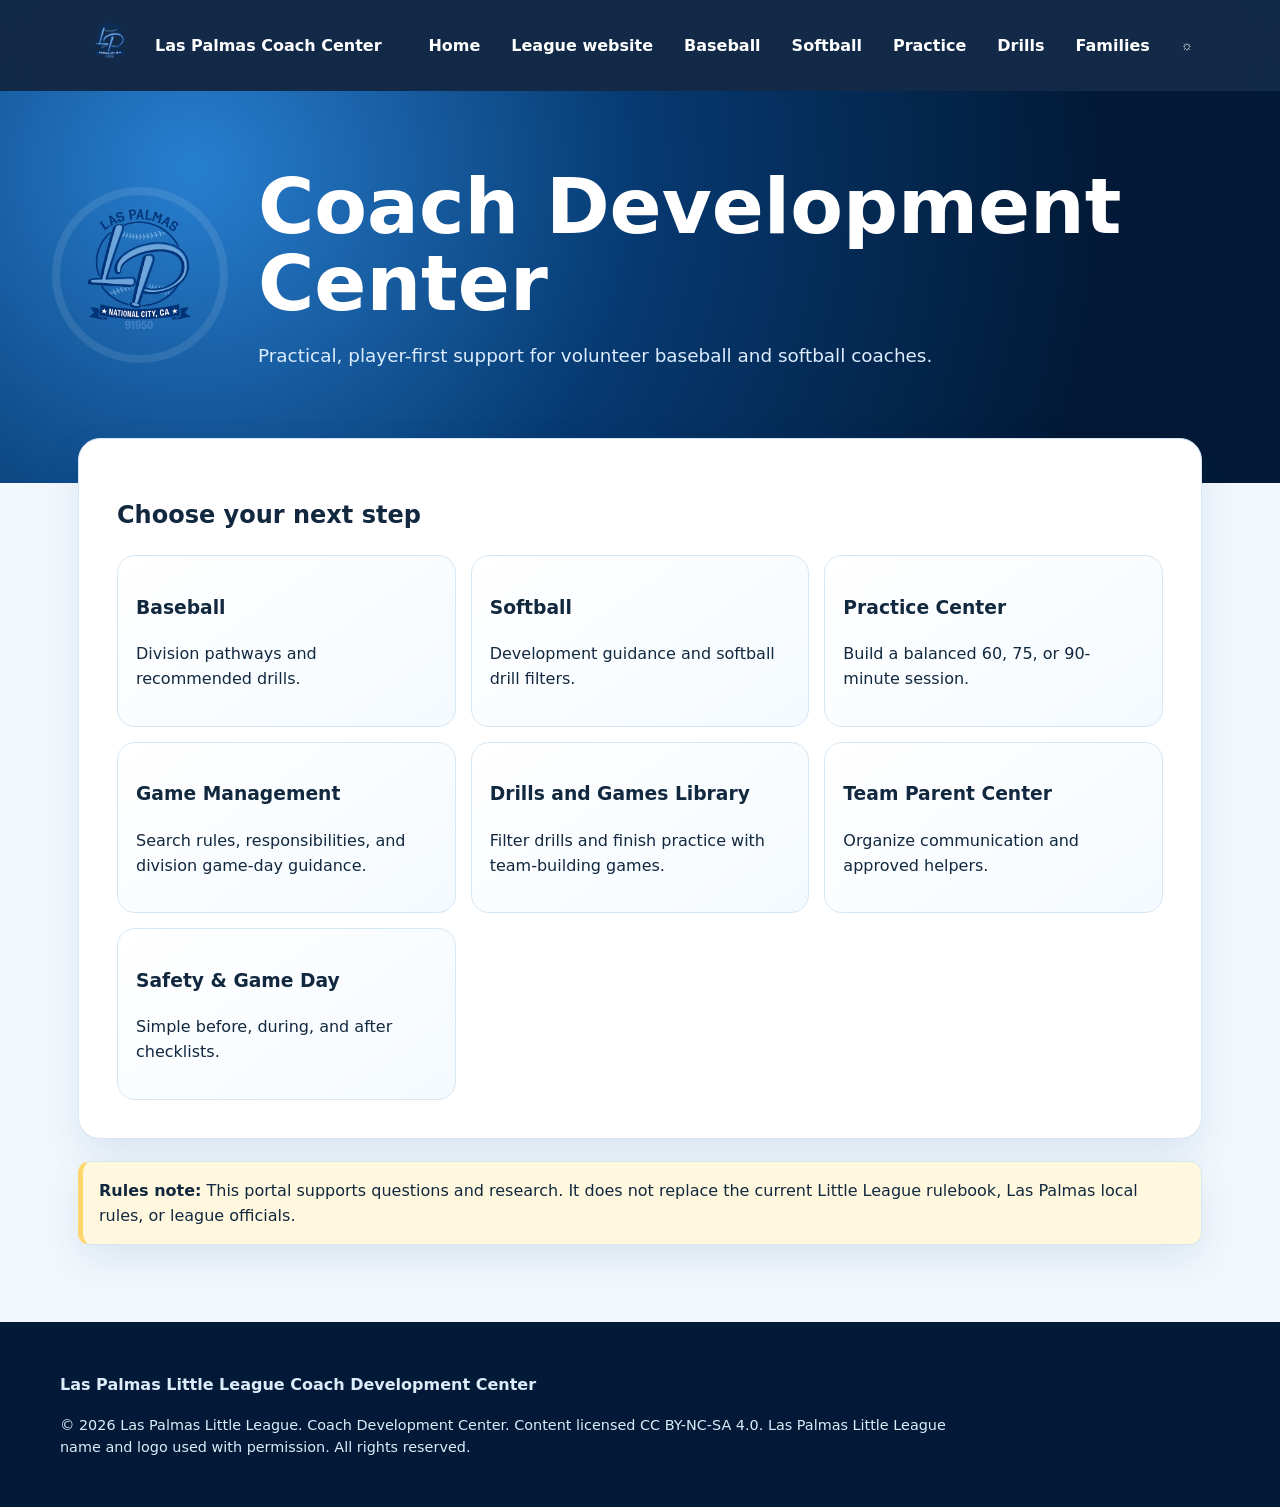
==== commit 2857bd0b: "Fix corrupted coach center labels Co-authored-by: Copilot App <223556219+Copilot@users.noreply.githu" ====
--- a/index.html
+++ b/index.html
@@ -1 +1 @@
-﻿<!doctype html><html lang="en"><head><meta charset="utf-8"><meta name="viewport" content="width=device-width,initial-scale=1"><title>Home | Las Palmas Coach Center</title><link rel="stylesheet" href="assets/styles.css"></head><body><nav class="nav"><div class="navin"><a href="index.html"><img src="assets/logo.png" alt="Las Palmas Little League logo"></a><strong>Las Palmas Coach Center</strong><a href="index.html">Home</a><a href="https://leagues.bluesombrero.com/laspalmaslittleleague">League website</a><a class="hideMobile" href="baseball/index.html">Baseball</a><a class="hideMobile" href="softball/index.html">Softball</a><a class="hideMobile" href="practice/index.html">Practice</a><a href="drills/index.html">Drills</a><a class="hideMobile" href="parents/index.html">Families</a><button id="theme" aria-label="Toggle light and dark mode" title="Toggle light and dark mode">&#9788;</button></div></nav><header class="hero"><div class="wrap heroGrid"><img src="assets/logo.png" alt="Las Palmas Little League logo"><div><h1>Coach Development Center</h1><p>Practical, player-first support for volunteer baseball and softball coaches.</p></div></div></header><main><section class="section"><h2>Choose your next step</h2><div class="grid"><a class="card cardlink" href="baseball/index.html"><h3>Baseball</h3><p>Division pathways and recommended drills.</p></a><a class="card cardlink" href="softball/index.html"><h3>Softball</h3><p>Development guidance and softball drill filters.</p></a><a class="card cardlink" href="practice/index.html"><h3>Practice Center</h3><p>Build a balanced 60, 75, or 90-minute session.</p></a><a class="card cardlink" href="games/index.html"><h3>Game Management</h3><p>Search rules, responsibilities, and division game-day guidance.</p></a><a class="card cardlink" href="drills/index.html"><h3>Drills and Games Library</h3><p>Filter drills and finish practice with team-building games.</p></a><a class="card cardlink" href="parents/index.html"><h3>Team Parent Center</h3><p>Organize communication and approved helpers.</p></a><a class="card cardlink" href="safety/index.html"><h3>Safety & Game Day</h3><p>Simple before, during, and after checklists.</p></a></div></section><section class="section notice"><strong>Rules note:</strong> This portal supports questions and research. It does not replace the current Little League rulebook, Las Palmas local rules, or league officials.</section></main><footer><div class="wrap"><p><strong>Las Palmas Little League Coach Development Center</strong></p><p class="copyright">Ã‚Â© 2026 Las Palmas Little League. Coach Development Center. Content licensed CC BY-NC-SA 4.0. Las Palmas Little League name and logo used with permission. All rights reserved.</p></div></footer><script src="assets/drills.js"></script><script src="assets/app.js"></script></body></html>+<!doctype html><html lang="en"><head><meta charset="utf-8"><meta name="viewport" content="width=device-width,initial-scale=1"><title>Home | Las Palmas Coach Center</title><link rel="stylesheet" href="assets/styles.css"></head><body><nav class="nav"><div class="navin"><a href="index.html"><img src="assets/logo.png" alt="Las Palmas Little League logo"></a><strong>Las Palmas Coach Center</strong><a href="index.html">Home</a><a href="https://leagues.bluesombrero.com/laspalmaslittleleague">League website</a><a class="hideMobile" href="baseball/index.html">Baseball</a><a class="hideMobile" href="softball/index.html">Softball</a><a class="hideMobile" href="practice/index.html">Practice</a><a href="drills/index.html">Drills</a><a class="hideMobile" href="parents/index.html">Families</a><button id="theme" aria-label="Toggle light and dark mode" title="Toggle light and dark mode">&#9788;</button></div></nav><header class="hero"><div class="wrap heroGrid"><img src="assets/logo.png" alt="Las Palmas Little League logo"><div><h1>Coach Development Center</h1><p>Practical, player-first support for volunteer baseball and softball coaches.</p></div></div></header><main><section class="section"><h2>Choose your next step</h2><div class="grid"><a class="card cardlink" href="baseball/index.html"><h3>Baseball</h3><p>Division pathways and recommended drills.</p></a><a class="card cardlink" href="softball/index.html"><h3>Softball</h3><p>Development guidance and softball drill filters.</p></a><a class="card cardlink" href="practice/index.html"><h3>Practice Center</h3><p>Build a balanced 60, 75, or 90-minute session.</p></a><a class="card cardlink" href="games/index.html"><h3>Game Management</h3><p>Search rules, responsibilities, and division game-day guidance.</p></a><a class="card cardlink" href="drills/index.html"><h3>Drills and Games Library</h3><p>Filter drills and finish practice with team-building games.</p></a><a class="card cardlink" href="parents/index.html"><h3>Team Parent Center</h3><p>Organize communication and approved helpers.</p></a><a class="card cardlink" href="safety/index.html"><h3>Safety & Game Day</h3><p>Simple before, during, and after checklists.</p></a></div></section><section class="section notice"><strong>Rules note:</strong> This portal supports questions and research. It does not replace the current Little League rulebook, Las Palmas local rules, or league officials.</section></main><footer><div class="wrap"><p><strong>Las Palmas Little League Coach Development Center</strong></p><p class="copyright">&#169; 2026 Las Palmas Little League. Coach Development Center. Content licensed CC BY-NC-SA 4.0. Las Palmas Little League name and logo used with permission. All rights reserved.</p></div></footer><script src="assets/drills.js"></script><script src="assets/app.js"></script></body></html>
